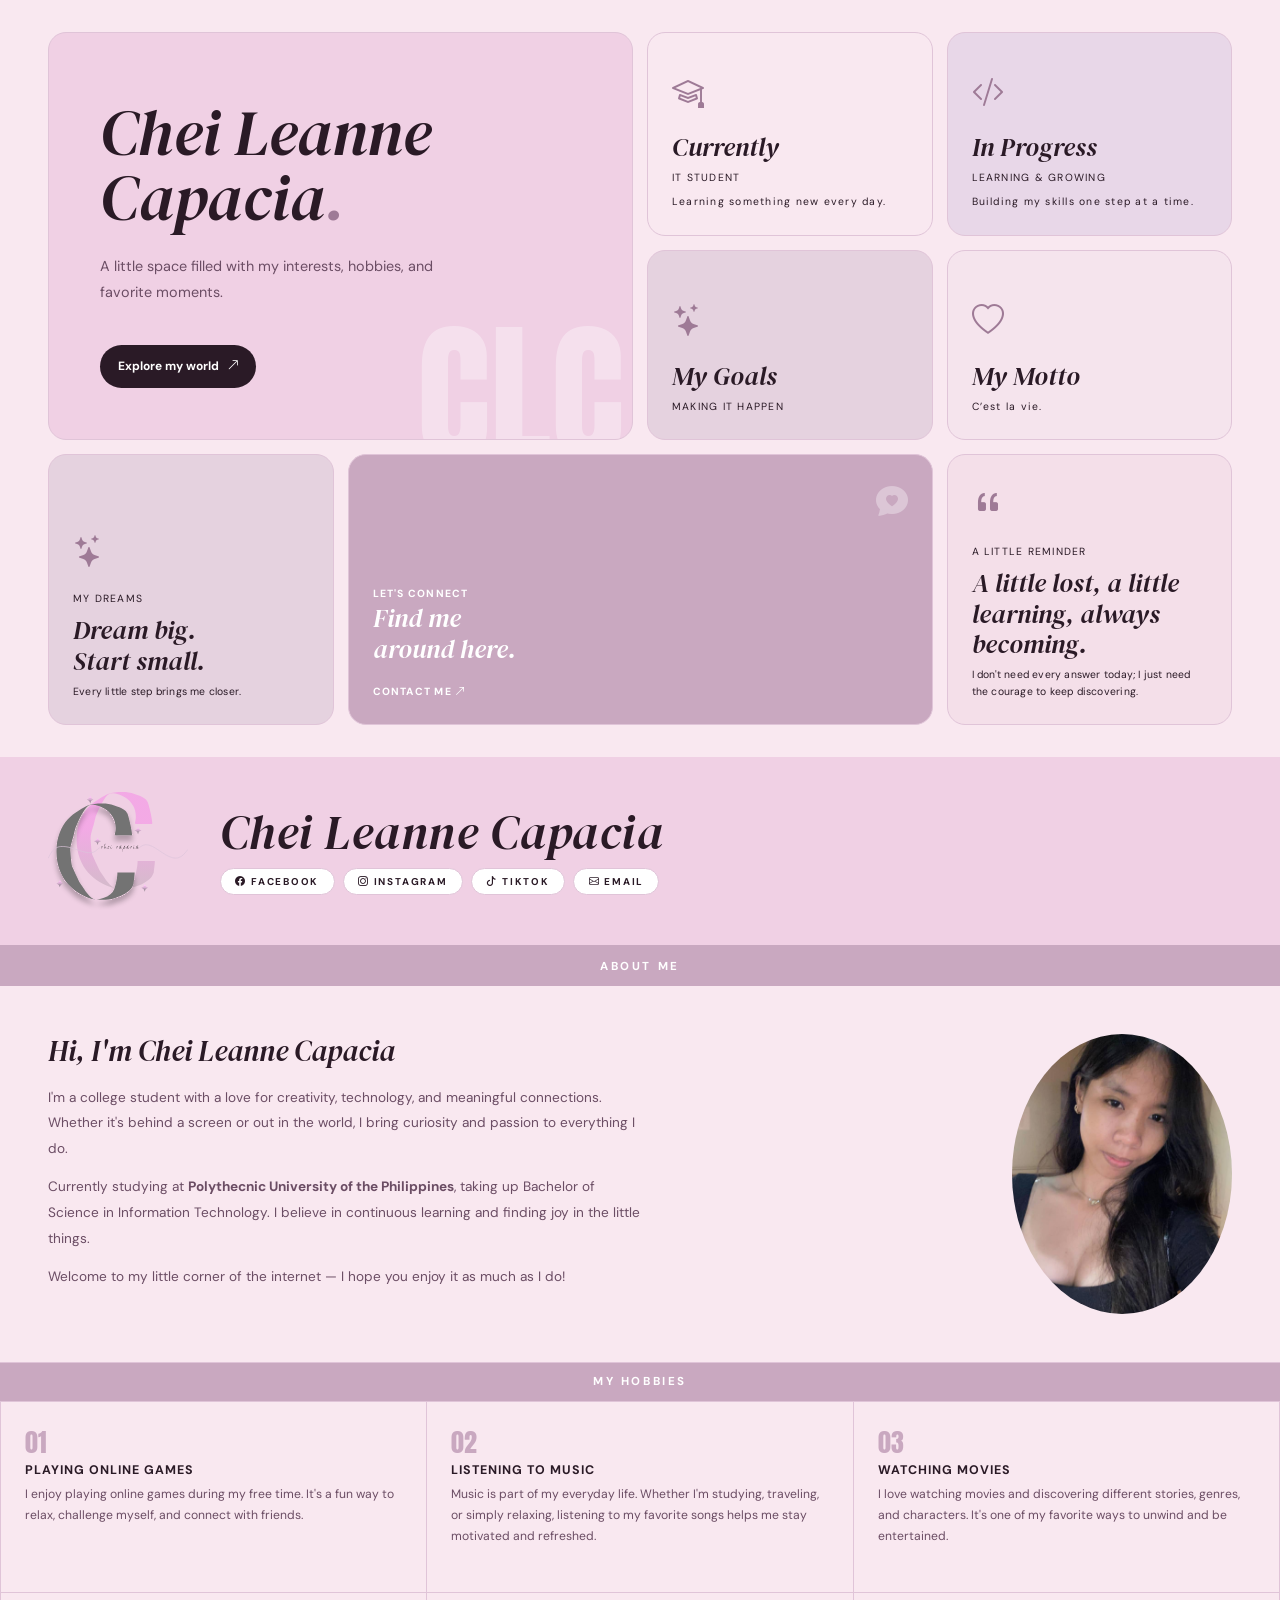
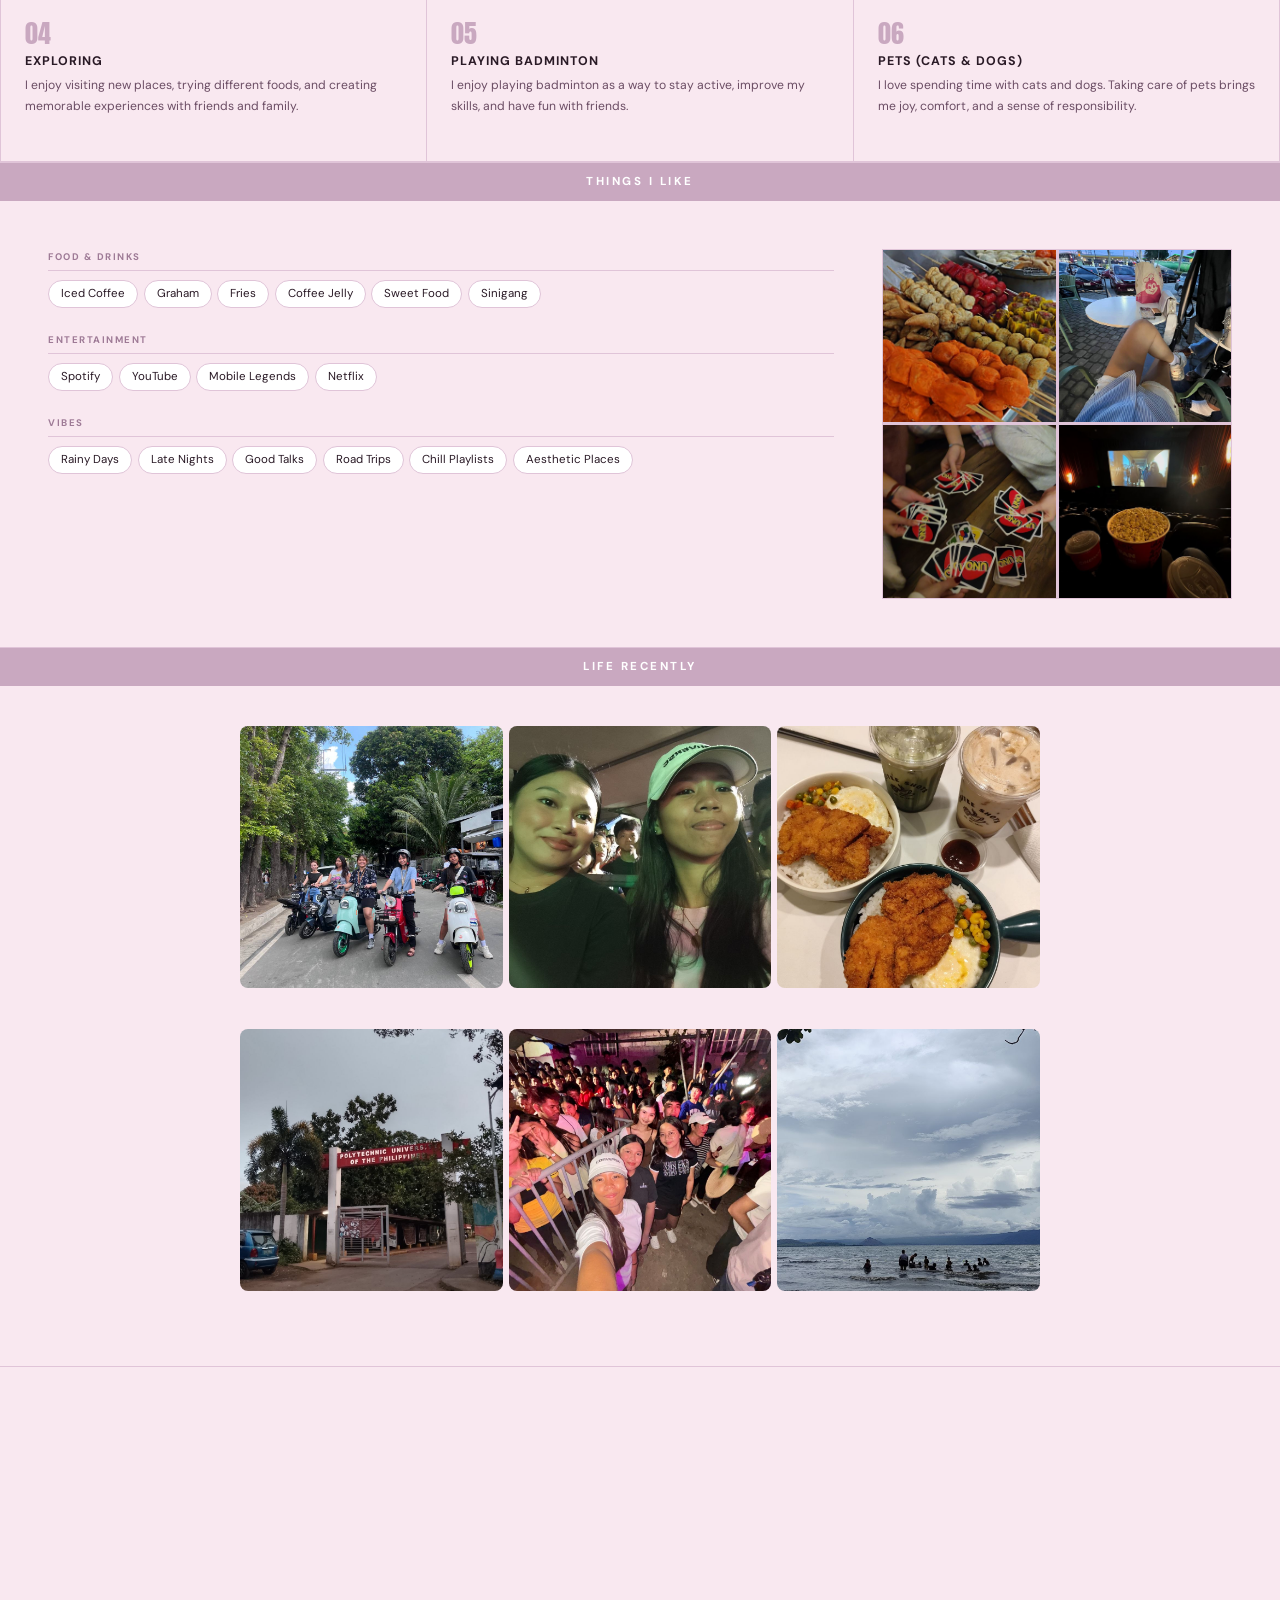
==== index.html @ c392aa35 "Update index.html Removed the welcome label from the portfolio section." ====
<!DOCTYPE html>
<html lang="en">
<head>
  <meta charset="UTF-8"/>
  <meta name="viewport" content="width=device-width, initial-scale=1.0"/>
  <title>Chei Leanne Capacia — Portfolio</title>
  <link href="https://cdn.jsdelivr.net/npm/bootstrap@5.3.3/dist/css/bootstrap.min.css" rel="stylesheet">
  <link rel="stylesheet" href="https://cdn.jsdelivr.net/npm/bootstrap-icons@1.11.3/font/bootstrap-icons.min.css">
  <link href="https://fonts.googleapis.com/css2?family=Anton&family=DM+Sans:ital,wght@0,300;0,400;0,500;1,300&family=DM+Serif+Display:ital@0;1&display=swap" rel="stylesheet"/>
  <link rel="stylesheet" href="style.css"/>
</head>
<body>

<!-- ── HEADER ── -->


<!-- BENTO GRID -->
<section class="container-fluid bento-wrapper">
  <div class="bento-grid">

    <div class="bento-card bento-intro-card">
      <h1>Chei Leanne<br>Capacia<span>.</span></h1>
      <p>A little space filled with my interests, hobbies, and favorite moments.</p>
      <a href="#about-me" class="bento-button">
        Explore my world <i class="bi bi-arrow-up-right"></i>
      </a>
      <div class="bento-watermark">CLC</div>
    </div>

    
<div class="bento-card bento-currently">
  <i class="bi bi-mortarboard"></i>
  <h2>Currently</h2>
  <span>IT STUDENT</span>
  <small>Learning something new every day.</small>
</div>


    
<div class="bento-card bento-progress">
  <i class="bi bi-code-slash"></i>
  <h2>In Progress</h2>
  <span>LEARNING & GROWING</span>
  <small>Building my skills one step at a time.</small>
</div>


    

<div class="bento-card bento-goals">
  <i class="bi bi-stars"></i>
  <h2>My Goals</h2>
  <span>MAKING IT HAPPEN</span>
</div>


  
<div class="bento-card bento-motto">
  <i class="bi bi-heart"></i>
  <h2>My Motto</h2>
  <span>C’est la vie.</span>
</div>


    
<div class="bento-card bento-dream">
  <i class="bi bi-stars"></i>
  <span>MY DREAMS</span>
  <h2>Dream big.<br>Start small.</h2>
  <small>Every little step brings me closer.</small>
</div>

<a href="#find-me" class="bento-card bento-contact">
  <div>
    <span class="bento-small-label">LET'S CONNECT</span>
    <h2>Find me<br>around here.</h2>
  </div>
  <i class="bi bi-chat-heart-fill bento-chat-icon"></i>
  <span class="bento-contact-link">
    CONTACT ME <i class="bi bi-arrow-up-right"></i>
  </span>
</a>


<div class="bento-card bento-quote">
  <i class="bi bi-quote"></i>
  <span>A LITTLE REMINDER</span>
  <h2>A little lost, a little learning, always becoming.</h2>
  <small>I don't need every answer today; I just need the courage to keep discovering.</small>
</div>


    

  </div>
</section>



  
<header class="site-header">
  <div class="header-logo">
    <img src="logo.svg" alt="Logo">
  </div>
  <div class="header-right">
    <div class="header-name">Chei Leanne Capacia</div>
    <div class="header-socials">
      <a href="https://www.facebook.com/chei.leanne.capacia/" class="social-pill"><i class="bi bi-facebook"></i> Facebook</a>
      <a href="https://www.instagram.com/yzcziii/" class="social-pill"><i class="bi bi-instagram"></i> Instagram</a>
      <a href="https://www.tiktok.com/@yzcziii" class="social-pill"><i class="bi bi-tiktok"></i> TikTok</a>
      <a href="mailto:cheileannecapacia@gmail.com" class="social-pill"><i class="bi bi-envelope"></i> Email</a>
    </div>
  </div>
</header>

<!-- ── ABOUT ME ── -->
<div class="sec-bar reveal" id="about-me">About Me</div>
<div class="sec-content reveal">
  <div class="about-layout">
    <div class="about-text">
      <h2>Hi, I'm Chei Leanne Capacia</h2>
      <p>I'm a college student with a love for creativity, technology, and meaningful connections. Whether it's behind a screen or out in the world, I bring curiosity and passion to everything I do.</p>
      <p>Currently studying at <strong>Polythecnic University of the Philippines</strong>, taking up Bachelor of Science in Information Technology. I believe in continuous learning and finding joy in the little things.</p>
      <p>Welcome to my little corner of the internet — I hope you enjoy it as much as I do!</p>
    </div>
    <div class="about-oval">
      <img src="profile.jpg" alt="Profile">
    </div>
  </div>
</div>

<!-- ── HOBBIES ── -->
<div class="sec-bar reveal" id="hobbies">My Hobbies</div>
<div class="sec-content reveal" style="padding: 0;">
  <div class="hobby-grid">
    <div class="hobby-item">
      <div class="hobby-num">01</div>
      <h4>Playing Online Games</h4>
      <p>I enjoy playing online games during my free time. It's a fun way to relax, challenge myself, and connect with friends.</p>
    </div>
    <div class="hobby-item">
      <div class="hobby-num">02</div>
      <h4>Listening to Music</h4>
      <p>Music is part of my everyday life. Whether I'm studying, traveling, or simply relaxing, listening to my favorite songs helps me stay motivated and refreshed.</p>
    </div>
    <div class="hobby-item">
      <div class="hobby-num">03</div>
      <h4>Watching Movies</h4>
      <p>I love watching movies and discovering different stories, genres, and characters. It's one of my favorite ways to unwind and be entertained.</p>
    </div>
    <div class="hobby-item">
      <div class="hobby-num">04</div>
      <h4>Exploring</h4>
      <p>I enjoy visiting new places, trying different foods, and creating memorable experiences with friends and family.</p>
    </div>
    <div class="hobby-item">
      <div class="hobby-num">05</div>
      <h4>Playing Badminton</h4>
      <p>I enjoy playing badminton as a way to stay active, improve my skills, and have fun with friends.</p>
    </div>
    <div class="hobby-item">
      <div class="hobby-num">06</div>
      <h4>Pets (Cats &amp; Dogs)</h4>
      <p>I love spending time with cats and dogs. Taking care of pets brings me joy, comfort, and a sense of responsibility.</p>
    </div>
  </div>
</div>

<!-- ── THINGS I LIKE ── -->
<div class="sec-bar reveal">Things I Like</div>
<div class="sec-content reveal">
  <div class="likes-layout">
    <div>
      <div class="like-cat">
        <div class="like-cat-label">Food &amp; Drinks</div>
        <div class="tags">
          <span class="tag">Iced Coffee</span><span class="tag">Graham</span>
          <span class="tag">Fries</span><span class="tag">Coffee Jelly</span>
          <span class="tag">Sweet Food</span><span class="tag">Sinigang</span>
        </div>
      </div>
      <div class="like-cat">
        <div class="like-cat-label">Entertainment</div>
        <div class="tags">
          <span class="tag">Spotify</span><span class="tag">YouTube</span>
          <span class="tag">Mobile Legends</span><span class="tag">Netflix</span>
        </div>
      </div>
      <div class="like-cat">
        <div class="like-cat-label">Vibes</div>
        <div class="tags">
          <span class="tag">Rainy Days</span><span class="tag">Late Nights</span>
          <span class="tag">Good Talks</span><span class="tag">Road Trips</span>
          <span class="tag">Chill Playlists</span><span class="tag">Aesthetic Places</span>
        </div>
      </div>
    </div>
    <div class="likes-img-grid">
      <div class="likes-cell"><img src="like1.jpg" alt="Like 1"></div>
      <div class="likes-cell"><img src="like2.jpg" alt="Like 2"></div>
      <div class="likes-cell"><img src="like3.jpg" alt="Like 3"></div>
      <div class="likes-cell"><img src="like4.jpg" alt="Like 4"></div>
    </div>
  </div>
</div>

<!-- ── GALLERY ── -->
<div class="sec-bar reveal" id="gallery">Life Recently</div>
<div class="sec-content reveal" style="padding: 2.5rem 3rem;">
  <div class="gallery-grid">
    <div class="gallery-cell"><img src="life1.jpg" alt="Life photo 1"></div>
    <div class="gallery-cell"><img src="life2.jpg" alt="Life photo 2"></div>
    <div class="gallery-cell"><img src="life3.jpg" alt="Life photo 3"></div>
    <div class="gallery-cell"><img src="life4.jpg" alt="Life photo 4"></div>
    <div class="gallery-cell"><img src="life5.jpg" alt="Life photo 5"></div>
    <div class="gallery-cell"><img src="life6.jpg" alt="Life photo 6"></div>
  </div>
</div>

<!-- ── FIND ME ── -->
<div class="sec-bar reveal" id="find-me">Find Me</div>
<div class="sec-content reveal">
  <div class="findme-layout">
    <div class="ci-item">
      <div class="ci-icon"><i class="bi bi-envelope"></i></div>
      <div><div class="ci-lbl">Email</div><div class="ci-val">capaciacheileanne@gmail.com</div></div>
    </div>
    <div class="ci-item">
      <div class="ci-icon"><i class="bi bi-telephone"></i></div>
      <div><div class="ci-lbl">Phone</div><div class="ci-val">+63 977 276 6740</div></div>
    </div>
    <div class="ci-item">
      <div class="ci-icon"><i class="bi bi-geo-alt"></i></div>
      <div><div class="ci-lbl">Location</div><div class="ci-val">Tanauan City, Batangas</div></div>
    </div>
    <div class="ci-item" style="border-bottom: none;">
      <div class="ci-icon"><i class="bi bi-share"></i></div>
      <div>
        <div class="ci-lbl">Social Media</div>
        <div class="findme-socials">
          <a href="https://www.facebook.com/chei.leanne.capacia/" class="social-pill"><i class="bi bi-facebook"></i> Facebook</a>
          <a href="https://www.instagram.com/yzcziii/" class="social-pill"><i class="bi bi-instagram"></i> Instagram</a>
          <a href="https://www.tiktok.com/@ciaoczi" class="social-pill"><i class="bi bi-tiktok"></i> TikTok</a>
        </div>
      </div>
    </div>
  </div>
</div>

<script>
  const revEls = document.querySelectorAll('.reveal');
  const obs = new IntersectionObserver(entries => {
    entries.forEach(e => {
      if (e.isIntersecting) { e.target.classList.add('visible'); obs.unobserve(e.target); }
    });
  }, { threshold: 0.07 });
  revEls.forEach(el => obs.observe(el));
</script>
</body>
</html>
---- style.css ----
*, *::before, *::after { box-sizing: border-box; margin: 0; padding: 0; }

:root {
  --pink-light: #F9E8F0;
  --pink-mid: #F0D0E4;
  --pink-section: #EDD8E8;
  --mauve: #C9A8C0;
  --mauve-dark: #9E7A96;
  --mauve-header: #D4B8CC;
  --footer-bg: #D0B4C8;
  --white: #ffffff;
  --black: #1a1a1a;
  --text-dark: #2a1a26;
  --text-mid: #6b4d64;
  --border: #E0C4D8;
  --oval-bg: #D4D0D0;
}

html { scroll-behavior: smooth; }

body {
  font-family: 'DM Sans', sans-serif;
  background: var(--pink-light);
  color: var(--text-dark);
  font-size: 14px;
  line-height: 1.6;
  min-height: 100vh;
}

/* ── HEADER ── */
.site-header {
  background: var(--pink-mid);
  display: grid;
  grid-template-columns: auto 1fr;
  align-items: center;
  gap: 2rem;
  padding: 1.5rem 3rem;
  border-bottom: 3px solid var(--mauve);
}

.header-logo img {
  width: 140px;
  height: 140px;
  object-fit: contain;
}

.header-right {
  display: flex;
  flex-direction: column;
  gap: 0.75rem;
}

.header-name {
  font-family: 'DM Serif Display', serif;
  font-size: clamp(1.8rem, 4vw, 3rem);
  font-style: italic;
  color: var(--text-dark);
  line-height: 1;
  letter-spacing: 0.01em;
}

.header-socials {
  display: flex;
  gap: 0.5rem;
  flex-wrap: wrap;
}

.social-pill {
  background: var(--white);
  color: var(--text-dark);
  font-size: 0.62rem;
  font-weight: 700;
  letter-spacing: 0.18em;
  text-transform: uppercase;
  padding: 0.3rem 0.9rem;
  border-radius: 999px;
  text-decoration: none;
  transition: background 0.2s, color 0.2s;
  border: 1px solid var(--border);
}

.social-pill:hover {
  background: var(--mauve-dark);
  color: var(--white);
  border-color: var(--mauve-dark);
}

/* ── SECTION DIVIDER BAR ── */
.sec-bar {
  background: var(--mauve);
  padding: 0.6rem 3rem;
  font-size: 0.72rem;
  font-weight: 700;
  letter-spacing: 0.22em;
  text-transform: uppercase;
  color: var(--white);
  text-align: center;
}

/* ── CONTENT SECTIONS ── */
.sec-content {
  background: var(--pink-light);
  padding: 3rem 3rem;
  border-bottom: 1px solid var(--border);
  min-height: 180px;
}

/* ── ABOUT ── */
.about-layout {
  display: grid;
  grid-template-columns: 1fr auto;
  gap: 3rem;
  align-items: start;
}

.about-text h2 {
  font-family: 'DM Serif Display', serif;
  font-size: 1.8rem;
  color: var(--text-dark);
  margin-bottom: 1rem;
  font-style: italic;
}

.about-text p {
  font-size: 0.85rem;
  color: var(--text-mid);
  line-height: 1.9;
  margin-bottom: 0.75rem;
  max-width: 600px;
}

.about-oval {
  width: 220px;
  height: 280px;
  background: var(--oval-bg);
  border-radius: 50%;
  overflow: hidden;
  flex-shrink: 0;
}

.about-oval img {
  width: 100%;
  height: 100%;
  object-fit: cover;
}

/* ── HOBBIES ── */
.hobby-grid {
  display: grid;
  grid-template-columns: repeat(3, 1fr);
  gap: 1px;
  background: var(--border);
  border: 1px solid var(--border);
}

.hobby-item {
  background: var(--pink-light);
  padding: 1.75rem 1.5rem;
  transition: background 0.18s;
}

.hobby-item:hover { background: var(--pink-mid); }

.hobby-num {
  font-family: 'Anton', sans-serif;
  font-size: 1.6rem;
  color: var(--mauve);
  line-height: 1;
  margin-bottom: 0.5rem;
}

.hobby-item h4 {
  font-size: 0.78rem;
  font-weight: 700;
  letter-spacing: 0.08em;
  text-transform: uppercase;
  color: var(--text-dark);
  margin-bottom: 0.35rem;
}

.hobby-item p {
  font-size: 0.76rem;
  color: var(--text-mid);
  line-height: 1.75;
}

/* ── THINGS I LIKE ── */
.likes-layout {
  display: grid;
  grid-template-columns: 1fr auto;
  gap: 3rem;
  align-items: start;
}

.like-cat { margin-bottom: 1.5rem; }

.like-cat-label {
  font-size: 0.6rem;
  letter-spacing: 0.16em;
  text-transform: uppercase;
  color: var(--mauve-dark);
  font-weight: 700;
  border-bottom: 1px solid var(--border);
  padding-bottom: 0.35rem;
  margin-bottom: 0.55rem;
}

.tags { display: flex; flex-wrap: wrap; gap: 0.35rem; }

.tag {
  font-size: 0.72rem;
  padding: 0.25rem 0.75rem;
  border: 1px solid var(--border);
  color: var(--text-dark);
  background: var(--white);
  border-radius: 999px;
  transition: all 0.15s;
  cursor: default;
}

.tag:hover {
  background: var(--mauve-dark);
  color: var(--white);
  border-color: var(--mauve-dark);
}

.likes-img-grid {
  display: grid;
  grid-template-columns: 1fr 1fr;
  grid-template-rows: 1fr 1fr;
  gap: 3px;
  background: var(--border);
  border: 1px solid var(--border);
  width: 350px;
  height: 350px;
  flex-shrink: 0;
}

.likes-cell {
  overflow: hidden;
}

.likes-cell img {
  width: 100%;
  height: 100%;
  object-fit: cover;
  display: block;
}

.likes-cell:nth-child(1) { background: #f0dce8; }
.likes-cell:nth-child(2) { background: #e8d4e2; }
.likes-cell:nth-child(3) { background: #ead8e6; }
.likes-cell:nth-child(4) { background: #e2cede; }

/* ── GALLERY ── */
.gallery-grid {
  display: grid;
  grid-template-columns: repeat(3, 1fr);
  gap: 6px;
  width: 800px;
  height: 600px;
  margin: 0 auto; 
}

.gallery-cell {
  aspect-ratio: 1;
  border-radius: 8px;
  overflow: hidden;
  background: var(--mauve-header);
}

.gallery-cell img {
  width: 100%;
  height: 100%;
  object-fit: cover;
  display: block;
  transition: transform 0.3s ease;
}

.gallery-cell:hover img { transform: scale(1.04); }


/* ── FIND ME ── */
.findme-layout {
  max-width: 420px;
  margin: 0 auto;
}

.ci-item {
  display: flex;
  align-items: flex-start;
  gap: 1rem;
  padding: 1rem 0;
  border-bottom: 1px solid var(--border);
}

.ci-icon {
  width: 32px;
  height: 32px;
  background: var(--pink-mid);
  border-radius: 50%;
  display: flex;
  align-items: center;
  justify-content: center;
  font-size: 0.85rem;
  color: var(--mauve-dark);
  flex-shrink: 0;
}

.ci-lbl {
  font-size: 0.6rem;
  letter-spacing: 0.1em;
  text-transform: uppercase;
  color: var(--mauve-dark);
}

.ci-val {
  font-size: 0.83rem;
  font-weight: 500;
  margin-top: 0.1rem;
  color: var(--text-dark);
}

.findme-socials {
  display: flex;
  gap: 0.5rem;
  flex-wrap: wrap;
  margin-top: 0.5rem;
}

/* ── REVEAL ANIMATION ── */
.reveal { opacity: 0; transform: translateY(14px); transition: opacity 0.5s ease, transform 0.5s ease; }
.reveal.visible { opacity: 1; transform: translateY(0); }

/* ── RESPONSIVE ── */
@media (max-width: 768px) {
  .site-header { grid-template-columns: 1fr; padding: 1.5rem; gap: 1rem; }
  .about-layout { grid-template-columns: 1fr; }
  .about-oval { width: 160px; height: 200px; }
  .hobby-grid { grid-template-columns: 1fr 1fr; }
  .likes-layout { grid-template-columns: 1fr; }
  .likes-img-grid { display: none; }
  .gallery-grid { grid-template-columns: repeat(2, 1fr); }
  .sec-content { padding: 2rem 1.5rem; }
}





/* ── BENTO GRID ── */
.bento-wrapper {
  padding: 2rem 3rem;
  background: var(--pink-light);
}

.bento-grid {
  display: grid;
  grid-template-columns: repeat(4, minmax(0, 1fr));
  grid-template-rows: repeat(2, minmax(180px, auto));
  gap: 14px;
  max-width: 1400px;
  margin: 0 auto;
}

.bento-card {
  position: relative;
  display: flex;
  flex-direction: column;
  justify-content: flex-end;
  gap: 0.45rem;
  min-width: 0;
  padding: 1.5rem;
  overflow: hidden;
  border: 1px solid var(--border);
  border-radius: 18px;
  color: var(--text-dark);
  text-decoration: none;
  transition: transform 0.25s ease, box-shadow 0.25s ease;
}

.bento-card:hover {
  transform: translateY(-4px);
  box-shadow: 0 12px 28px rgba(80, 40, 70, 0.12);
  color: var(--text-dark);
}

.bento-card > i {
  font-size: 2rem;
  margin-bottom: 0.4rem;
}

.bento-card h2 {
  font-family: 'DM Serif Display', serif;
  font-size: clamp(1.3rem, 2vw, 2rem);
  font-style: italic;
  margin: 0;
}

.bento-card span,
.bento-card small {
  font-size: 0.65rem;
  letter-spacing: 0.12em;
}

.bento-intro-card {
  grid-column: span 2;
  grid-row: span 2;
  justify-content: center;
  padding: clamp(1.5rem, 4vw, 3.5rem);
  background: var(--pink-mid);
}

.bento-small-label {
  font-size: 0.65rem;
  font-weight: 700;
  letter-spacing: 0.18em;
}

.bento-intro-card h1 {
  position: relative;
  z-index: 1;
  font-family: 'DM Serif Display', serif;
  font-size: clamp(2.6rem, 5vw, 5rem);
  line-height: 1.02;
  font-style: italic;
  margin: 1rem 0;
}

.bento-intro-card h1 span {
  color: var(--mauve-dark);
  font-size: inherit;
}

.bento-intro-card p {
  position: relative;
  z-index: 1;
  max-width: 340px;
  color: var(--text-mid);
  font-size: 0.9rem;
  line-height: 1.8;
}

.bento-button {
  display: inline-flex;
  align-items: center;
  gap: 0.5rem;
  align-self: flex-start;
  margin-top: 1rem;
  padding: 0.75rem 1.1rem;
  border-radius: 999px;
  background: var(--text-dark);
  color: var(--white);
  text-decoration: none;
  font-size: 0.75rem;
  font-weight: 700;
}

.bento-button:hover {
  background: var(--mauve-dark);
  color: var(--white);
}

.bento-watermark {
  position: absolute;
  right: 0.5rem;
  bottom: -2rem;
  color: rgba(255, 255, 255, 0.35);
  font-family: 'Anton', sans-serif;
  font-size: clamp(5rem, 12vw, 10rem);
  line-height: 1;
  pointer-events: none;
}

```css
/* ── BENTO CARD COLORS ── */
.bento-currently {
  background: #F1DCE9;
}

.bento-currently > i {
  color: var(--mauve-dark);
}

.bento-progress {
  background: #E8D7E8;
}

.bento-progress > i {
  color: var(--mauve-dark);
}

.bento-goals {
  background: #E5D2DF;
}

.bento-goals > i {
  color: var(--mauve-dark);
}

.bento-motto {
  background: #F5E4ED;
}

.bento-motto > i {
  color: var(--mauve-dark);
}

/* ── MY DREAMS CARD ── */
.bento-dream {
  background: #E5D2DF;
  color: var(--text-dark);
}

.bento-dream > i {
  color: var(--mauve-dark);
}

.bento-dream h2 {
  font-family: 'DM Serif Display', serif;
  font-style: italic;
}

/* ── CONTACT CARD ── */
.bento-contact {
  grid-column: span 2;
  background: var(--mauve);
  color: var(--white);
}

.bento-contact:hover {
  color: var(--white);
}

.bento-chat-icon {
  position: absolute;
  top: 1.3rem;
  right: 1.5rem;
  opacity: 0.35;
}

.bento-contact-link {
  margin-top: 0.75rem;
  font-weight: 700;
}

/* ── LITTLE REMINDER / QUOTE CARD ── */
.bento-quote {
  background: #F4DFE9;
  color: var(--text-dark);
}

.bento-quote > i {
  color: var(--mauve-dark);
  font-size: 2rem;
}

.bento-quote h2 {
  font-size: clamp(1.2rem, 2vw, 1.7rem);
  font-family: 'DM Serif Display', serif;
  font-style: italic;
}

.bento-dream small,
.bento-quote small {
  line-height: 1.6;
  letter-spacing: 0.02em;
}

/* ── BENTO RESPONSIVE ── */
@media (max-width: 768px) {
  .bento-wrapper {
    padding: 1.25rem 1rem;
  }

  .bento-grid {
    grid-template-columns: repeat(2, minmax(0, 1fr));
    grid-template-rows: auto;
    gap: 10px;
  }

  .bento-card {
    min-height: 155px;
    padding: 1rem;
    border-radius: 14px;
  }

  .bento-intro-card {
    grid-column: span 2;
    grid-row: auto;
    min-height: 330px;
  }

  .bento-contact {
    grid-column: span 2;
  }

  .bento-intro-card h1 {
    font-size: clamp(2.5rem, 10vw, 4rem);
  }
}

@media (max-width: 380px) {
  .bento-grid {
    grid-template-columns: 1fr;
  }

  .bento-intro-card,
  .bento-contact {
    grid-column: span 1;
  }
}
```
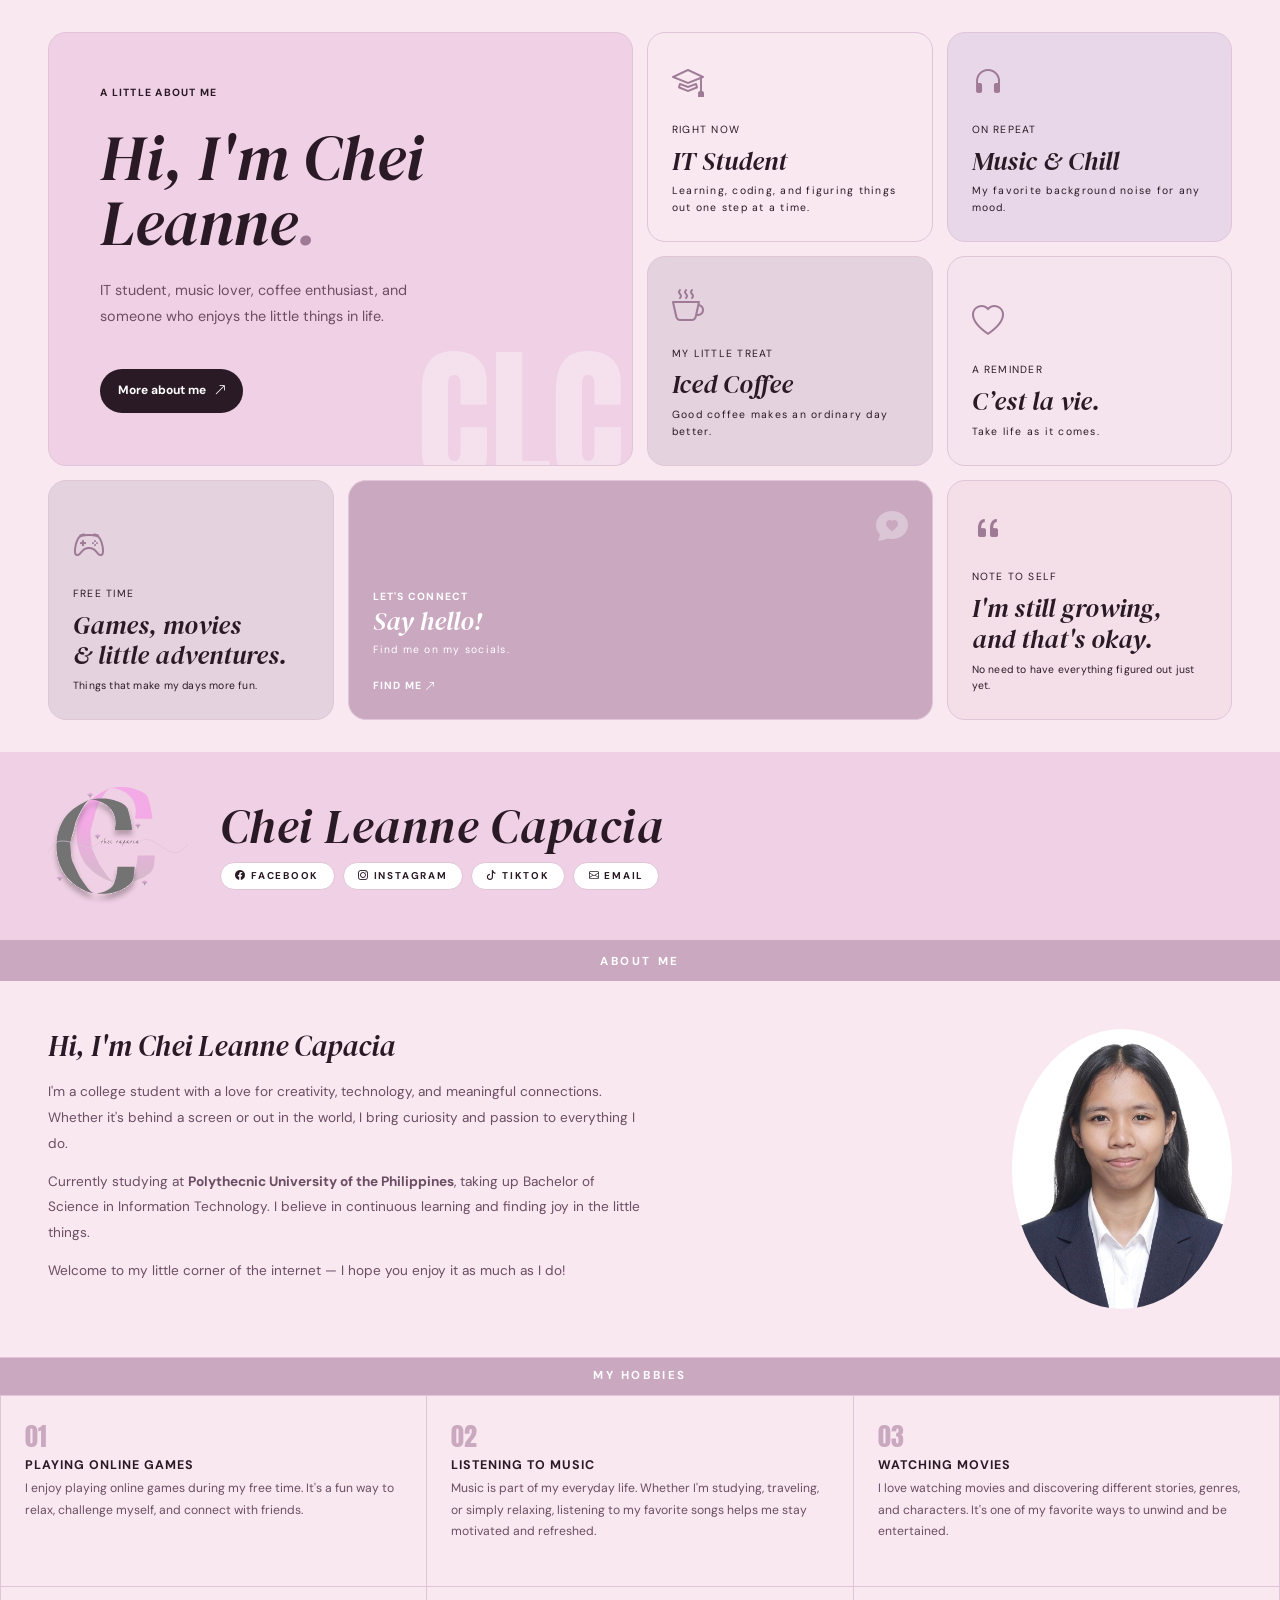
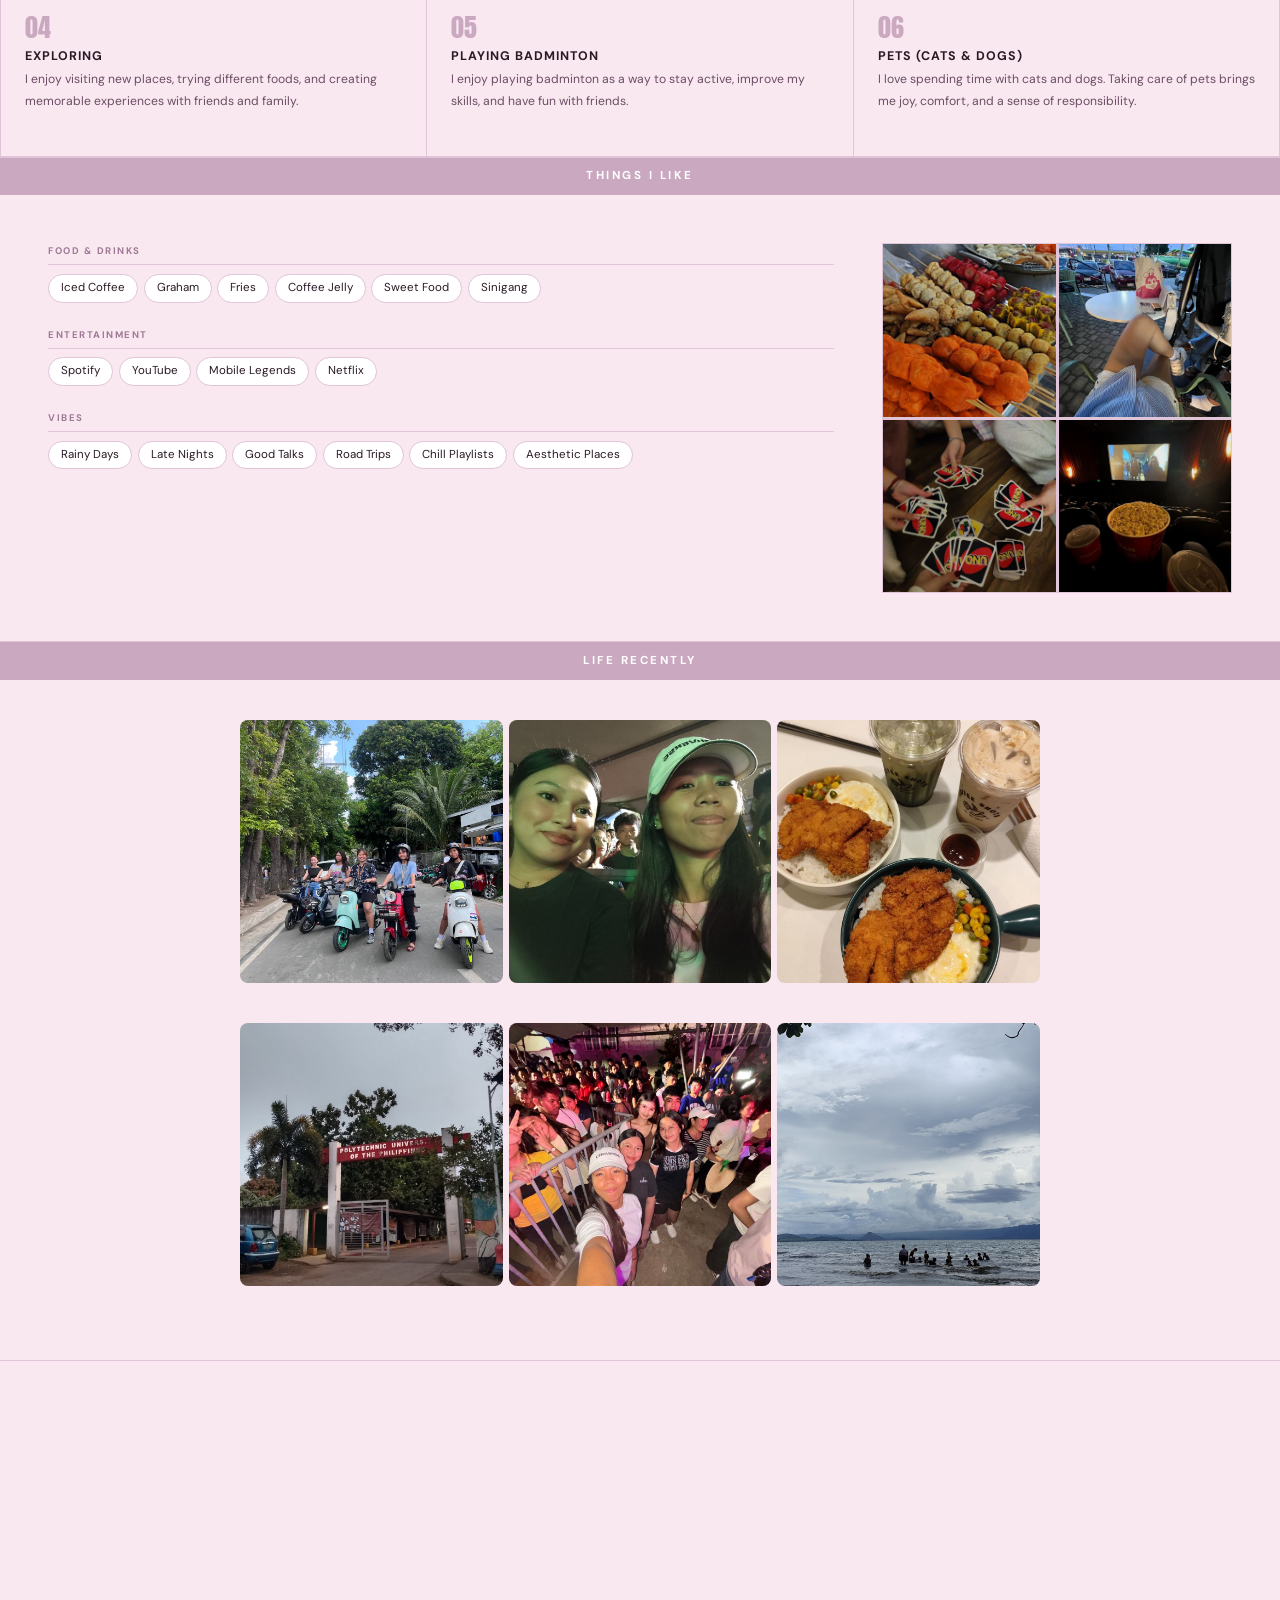
==== commit 3337800f: "Update index.html" ====
--- a/index.html
+++ b/index.html
@@ -14,86 +14,86 @@
 <!-- ── HEADER ── -->
 
 
+
 <!-- BENTO GRID -->
 <section class="container-fluid bento-wrapper">
   <div class="bento-grid">
 
+    <!-- INTRO -->
     <div class="bento-card bento-intro-card">
-      <h1>Chei Leanne<br>Capacia<span>.</span></h1>
-      <p>A little space filled with my interests, hobbies, and favorite moments.</p>
+      <span class="bento-small-label">A LITTLE ABOUT ME</span>
+      <h1>Hi, I'm Chei<br>Leanne<span>.</span></h1>
+      <p>IT student, music lover, coffee enthusiast, and someone who enjoys the little things in life.</p>
       <a href="#about-me" class="bento-button">
-        Explore my world <i class="bi bi-arrow-up-right"></i>
+        More about me <i class="bi bi-arrow-up-right"></i>
       </a>
       <div class="bento-watermark">CLC</div>
     </div>
 
-    
-<div class="bento-card bento-currently">
-  <i class="bi bi-mortarboard"></i>
-  <h2>Currently</h2>
-  <span>IT STUDENT</span>
-  <small>Learning something new every day.</small>
-</div>
-
-
-    
-<div class="bento-card bento-progress">
-  <i class="bi bi-code-slash"></i>
-  <h2>In Progress</h2>
-  <span>LEARNING & GROWING</span>
-  <small>Building my skills one step at a time.</small>
-</div>
-
-
-    
-
-<div class="bento-card bento-goals">
-  <i class="bi bi-stars"></i>
-  <h2>My Goals</h2>
-  <span>MAKING IT HAPPEN</span>
-</div>
-
-
-  
-<div class="bento-card bento-motto">
-  <i class="bi bi-heart"></i>
-  <h2>My Motto</h2>
-  <span>C’est la vie.</span>
-</div>
-
-
-    
-<div class="bento-card bento-dream">
-  <i class="bi bi-stars"></i>
-  <span>MY DREAMS</span>
-  <h2>Dream big.<br>Start small.</h2>
-  <small>Every little step brings me closer.</small>
-</div>
-
-<a href="#find-me" class="bento-card bento-contact">
-  <div>
-    <span class="bento-small-label">LET'S CONNECT</span>
-    <h2>Find me<br>around here.</h2>
-  </div>
-  <i class="bi bi-chat-heart-fill bento-chat-icon"></i>
-  <span class="bento-contact-link">
-    CONTACT ME <i class="bi bi-arrow-up-right"></i>
-  </span>
-</a>
-
-
-<div class="bento-card bento-quote">
-  <i class="bi bi-quote"></i>
-  <span>A LITTLE REMINDER</span>
-  <h2>A little lost, a little learning, always becoming.</h2>
-  <small>I don't need every answer today; I just need the courage to keep discovering.</small>
-</div>
-
-
-    
+    <!-- STUDENT -->
+    <div class="bento-card bento-currently">
+      <i class="bi bi-mortarboard"></i>
+      <span>RIGHT NOW</span>
+      <h2>IT Student</h2>
+      <small>Learning, coding, and figuring things out one step at a time.</small>
+    </div>
+
+    <!-- MUSIC -->
+    <div class="bento-card bento-progress">
+      <i class="bi bi-headphones"></i>
+      <span>ON REPEAT</span>
+      <h2>Music & Chill</h2>
+      <small>My favorite background noise for any mood.</small>
+    </div>
+
+    <!-- COFFEE -->
+    <div class="bento-card bento-goals">
+      <i class="bi bi-cup-hot"></i>
+      <span>MY LITTLE TREAT</span>
+      <h2>Iced Coffee</h2>
+      <small>Good coffee makes an ordinary day better.</small>
+    </div>
+
+    <!-- MOTTO -->
+    <div class="bento-card bento-motto">
+      <i class="bi bi-heart"></i>
+      <span>A REMINDER</span>
+      <h2>C’est la vie.</h2>
+      <small>Take life as it comes.</small>
+    </div>
+
+    <!-- HOBBIES -->
+    <div class="bento-card bento-dream">
+      <i class="bi bi-controller"></i>
+      <span>FREE TIME</span>
+      <h2>Games, movies<br>& little adventures.</h2>
+      <small>Things that make my days more fun.</small>
+    </div>
+
+    <!-- CONTACT -->
+    <a href="#find-me" class="bento-card bento-contact">
+      <div>
+        <span class="bento-small-label">LET'S CONNECT</span>
+        <h2>Say hello!</h2>
+        <small>Find me on my socials.</small>
+      </div>
+      <i class="bi bi-chat-heart-fill bento-chat-icon"></i>
+      <span class="bento-contact-link">
+        FIND ME <i class="bi bi-arrow-up-right"></i>
+      </span>
+    </a>
+
+    <!-- PERSONAL NOTE -->
+    <div class="bento-card bento-quote">
+      <i class="bi bi-quote"></i>
+      <span>NOTE TO SELF</span>
+      <h2>I'm still growing, and that's okay.</h2>
+      <small>No need to have everything figured out just yet.</small>
+    </div>
 
   </div>
 </section>
+
 
 
 
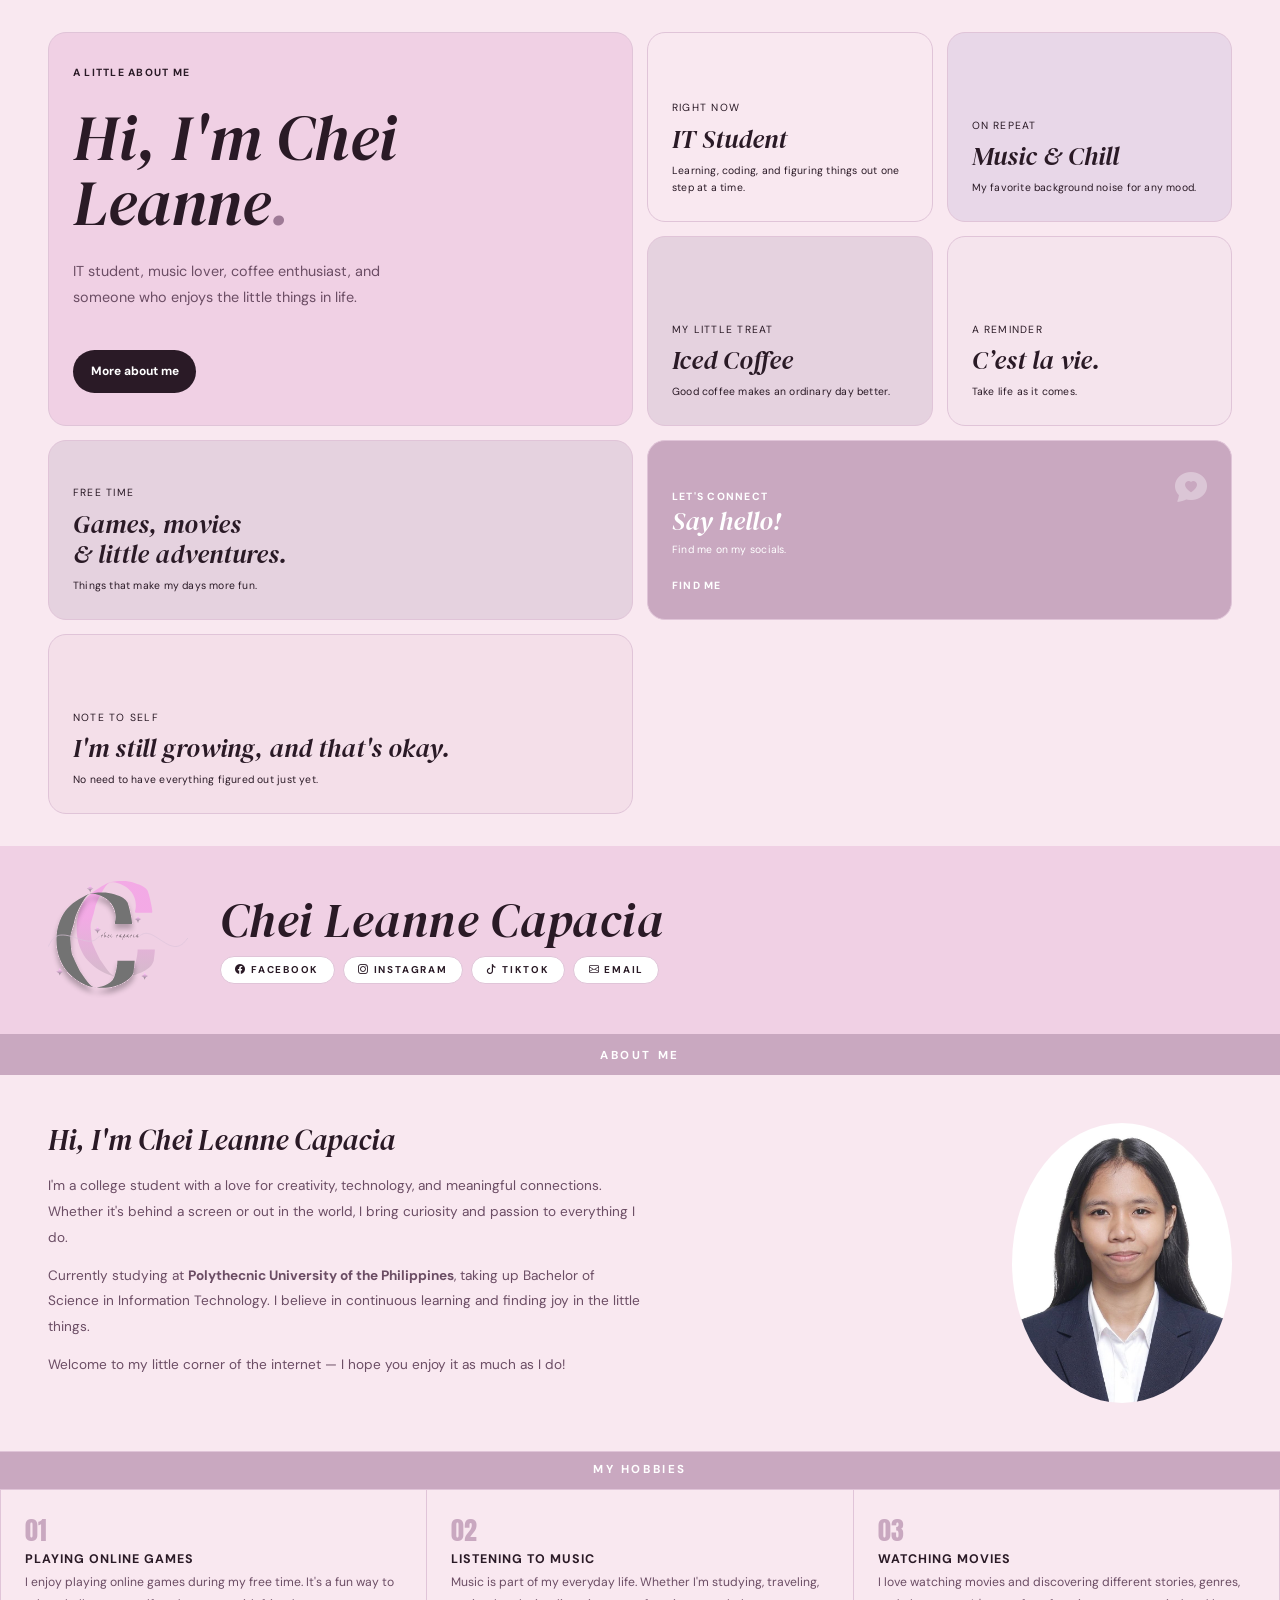
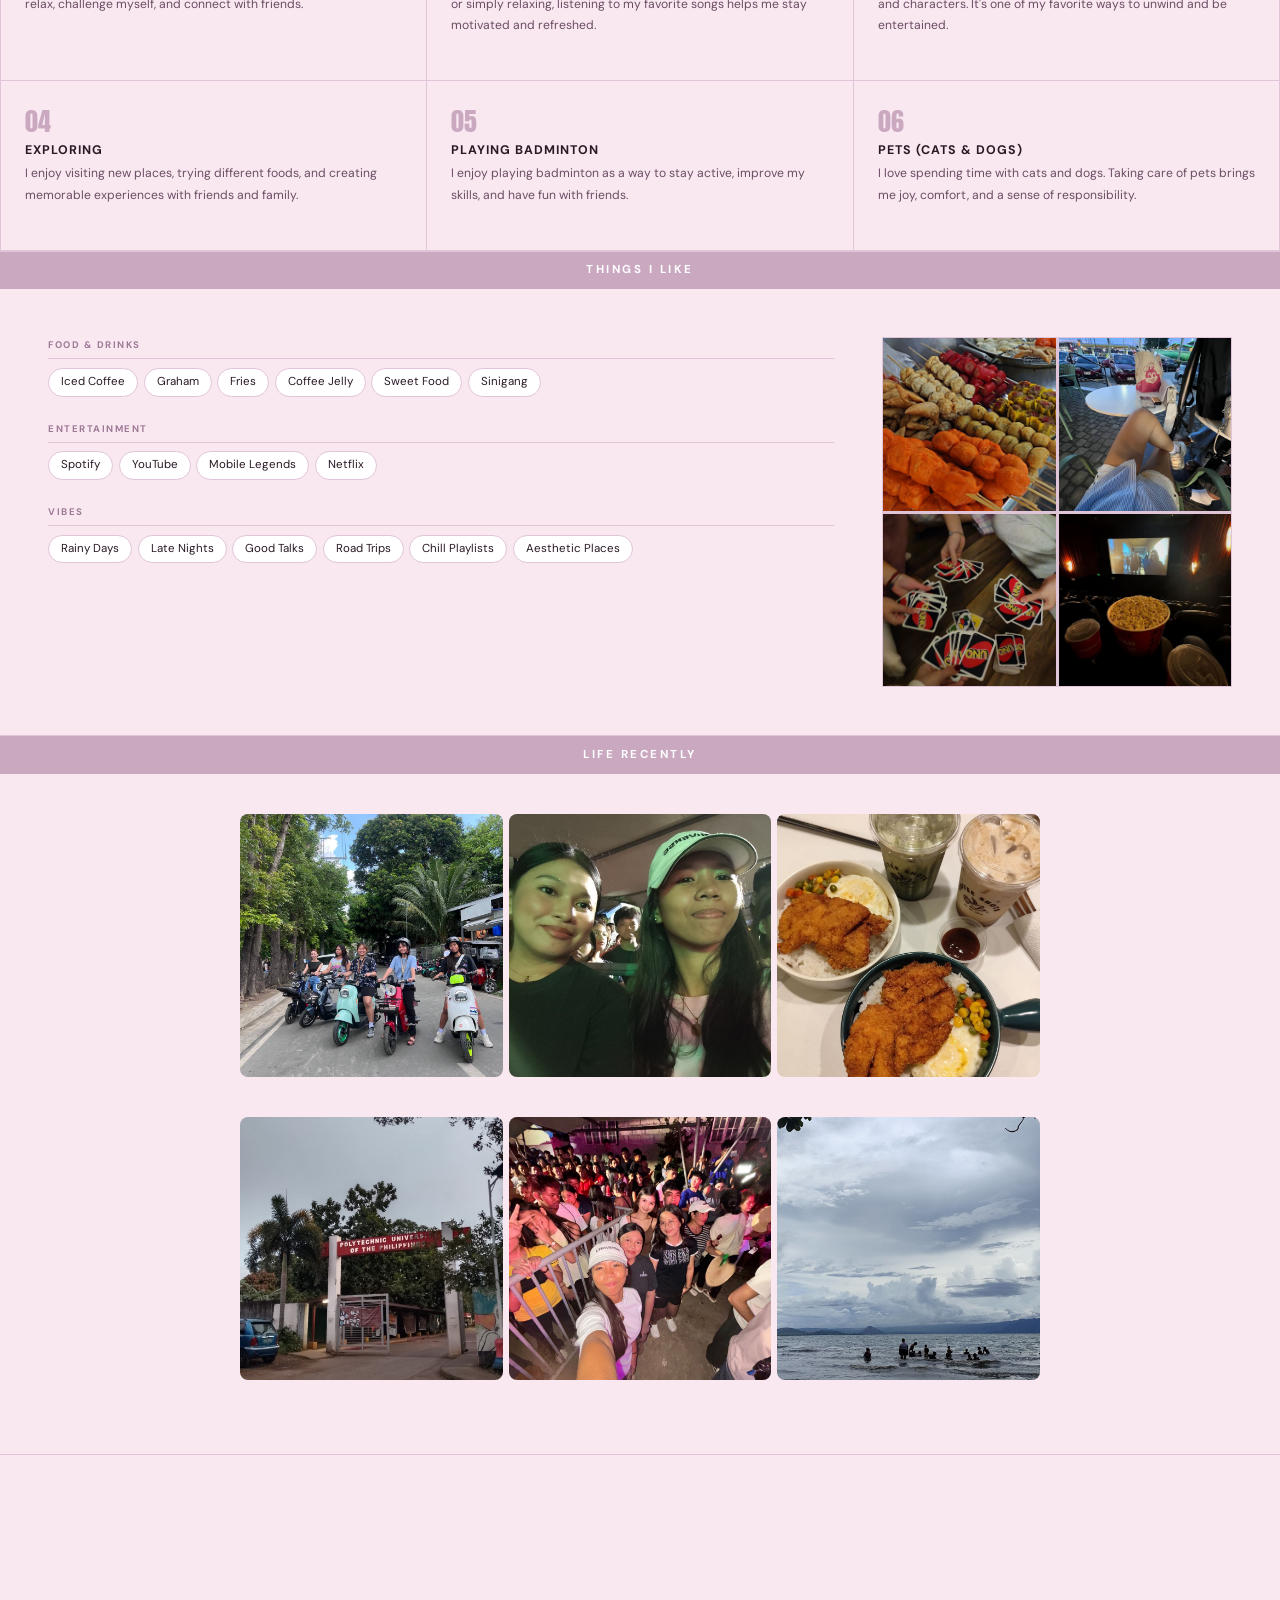
==== commit 946adb42: "Update index.html" ====
--- a/index.html
+++ b/index.html
@@ -11,7 +11,6 @@
 </head>
 <body>
 
-<!-- ── HEADER ── -->
 
 
 
@@ -25,14 +24,12 @@
       <h1>Hi, I'm Chei<br>Leanne<span>.</span></h1>
       <p>IT student, music lover, coffee enthusiast, and someone who enjoys the little things in life.</p>
       <a href="#about-me" class="bento-button">
-        More about me <i class="bi bi-arrow-up-right"></i>
+        More about me 
       </a>
-      <div class="bento-watermark">CLC</div>
     </div>
 
     <!-- STUDENT -->
     <div class="bento-card bento-currently">
-      <i class="bi bi-mortarboard"></i>
       <span>RIGHT NOW</span>
       <h2>IT Student</h2>
       <small>Learning, coding, and figuring things out one step at a time.</small>
@@ -40,7 +37,6 @@
 
     <!-- MUSIC -->
     <div class="bento-card bento-progress">
-      <i class="bi bi-headphones"></i>
       <span>ON REPEAT</span>
       <h2>Music & Chill</h2>
       <small>My favorite background noise for any mood.</small>
@@ -48,7 +44,6 @@
 
     <!-- COFFEE -->
     <div class="bento-card bento-goals">
-      <i class="bi bi-cup-hot"></i>
       <span>MY LITTLE TREAT</span>
       <h2>Iced Coffee</h2>
       <small>Good coffee makes an ordinary day better.</small>
@@ -56,7 +51,6 @@
 
     <!-- MOTTO -->
     <div class="bento-card bento-motto">
-      <i class="bi bi-heart"></i>
       <span>A REMINDER</span>
       <h2>C’est la vie.</h2>
       <small>Take life as it comes.</small>
@@ -64,7 +58,6 @@
 
     <!-- HOBBIES -->
     <div class="bento-card bento-dream">
-      <i class="bi bi-controller"></i>
       <span>FREE TIME</span>
       <h2>Games, movies<br>& little adventures.</h2>
       <small>Things that make my days more fun.</small>
@@ -79,13 +72,12 @@
       </div>
       <i class="bi bi-chat-heart-fill bento-chat-icon"></i>
       <span class="bento-contact-link">
-        FIND ME <i class="bi bi-arrow-up-right"></i>
+        FIND ME 
       </span>
     </a>
 
     <!-- PERSONAL NOTE -->
     <div class="bento-card bento-quote">
-      <i class="bi bi-quote"></i>
       <span>NOTE TO SELF</span>
       <h2>I'm still growing, and that's okay.</h2>
       <small>No need to have everything figured out just yet.</small>
@@ -97,7 +89,7 @@
 
 
 
-  
+<!-- ── HEADER ── -->  
 <header class="site-header">
   <div class="header-logo">
     <img src="logo.svg" alt="Logo">
--- a/style.css
+++ b/style.css
@@ -357,7 +357,8 @@
 .bento-grid {
   display: grid;
   grid-template-columns: repeat(4, minmax(0, 1fr));
-  grid-template-rows: repeat(2, minmax(180px, auto));
+  grid-template-rows: repeat(2, minmax(190px, auto));
+  grid-auto-rows: minmax(160px, auto);
   gap: 14px;
   max-width: 1400px;
   margin: 0 auto;
@@ -610,4 +611,104 @@
     grid-column: span 1;
   }
 }
-```
+
+
+
+
+
+```css
+/* BENTO GRID PLACEMENT */
+.bento-intro-card {
+  grid-column: span 2;
+  grid-row: span 2;
+}
+
+.bento-currently {
+  grid-column: span 1;
+}
+
+.bento-progress {
+  grid-column: span 1;
+}
+
+.bento-goals {
+  grid-column: span 1;
+}
+
+.bento-motto {
+  grid-column: span 1;
+}
+
+.bento-dream {
+  grid-column: span 2;
+}
+
+.bento-contact {
+  grid-column: span 2;
+}
+
+.bento-quote {
+  grid-column: span 2;
+}
+
+/* Make the cards feel more personal */
+.bento-card {
+  min-height: 180px;
+  border-radius: 18px;
+  padding: 1.5rem;
+}
+
+.bento-intro-card {
+  min-height: 390px;
+}
+
+.bento-card small {
+  line-height: 1.7;
+  letter-spacing: 0.02em;
+}
+
+/* TABLET AND MOBILE */
+@media (max-width: 768px) {
+  .bento-wrapper {
+    padding: 1.25rem 1rem;
+  }
+
+  .bento-grid {
+    grid-template-columns: repeat(2, minmax(0, 1fr));
+    grid-template-rows: auto;
+    grid-auto-rows: minmax(155px, auto);
+    gap: 10px;
+  }
+
+  .bento-intro-card {
+    grid-column: span 2;
+    grid-row: auto;
+    min-height: 300px;
+  }
+
+  .bento-dream,
+  .bento-contact,
+  .bento-quote {
+    grid-column: span 2;
+  }
+
+  .bento-card {
+    padding: 1rem;
+    min-height: 155px;
+    border-radius: 14px;
+  }
+}
+
+@media (max-width: 380px) {
+  .bento-grid {
+    grid-template-columns: 1fr;
+  }
+
+  .bento-intro-card,
+  .bento-dream,
+  .bento-contact,
+  .bento-quote {
+    grid-column: span 1;
+  }
+}
+
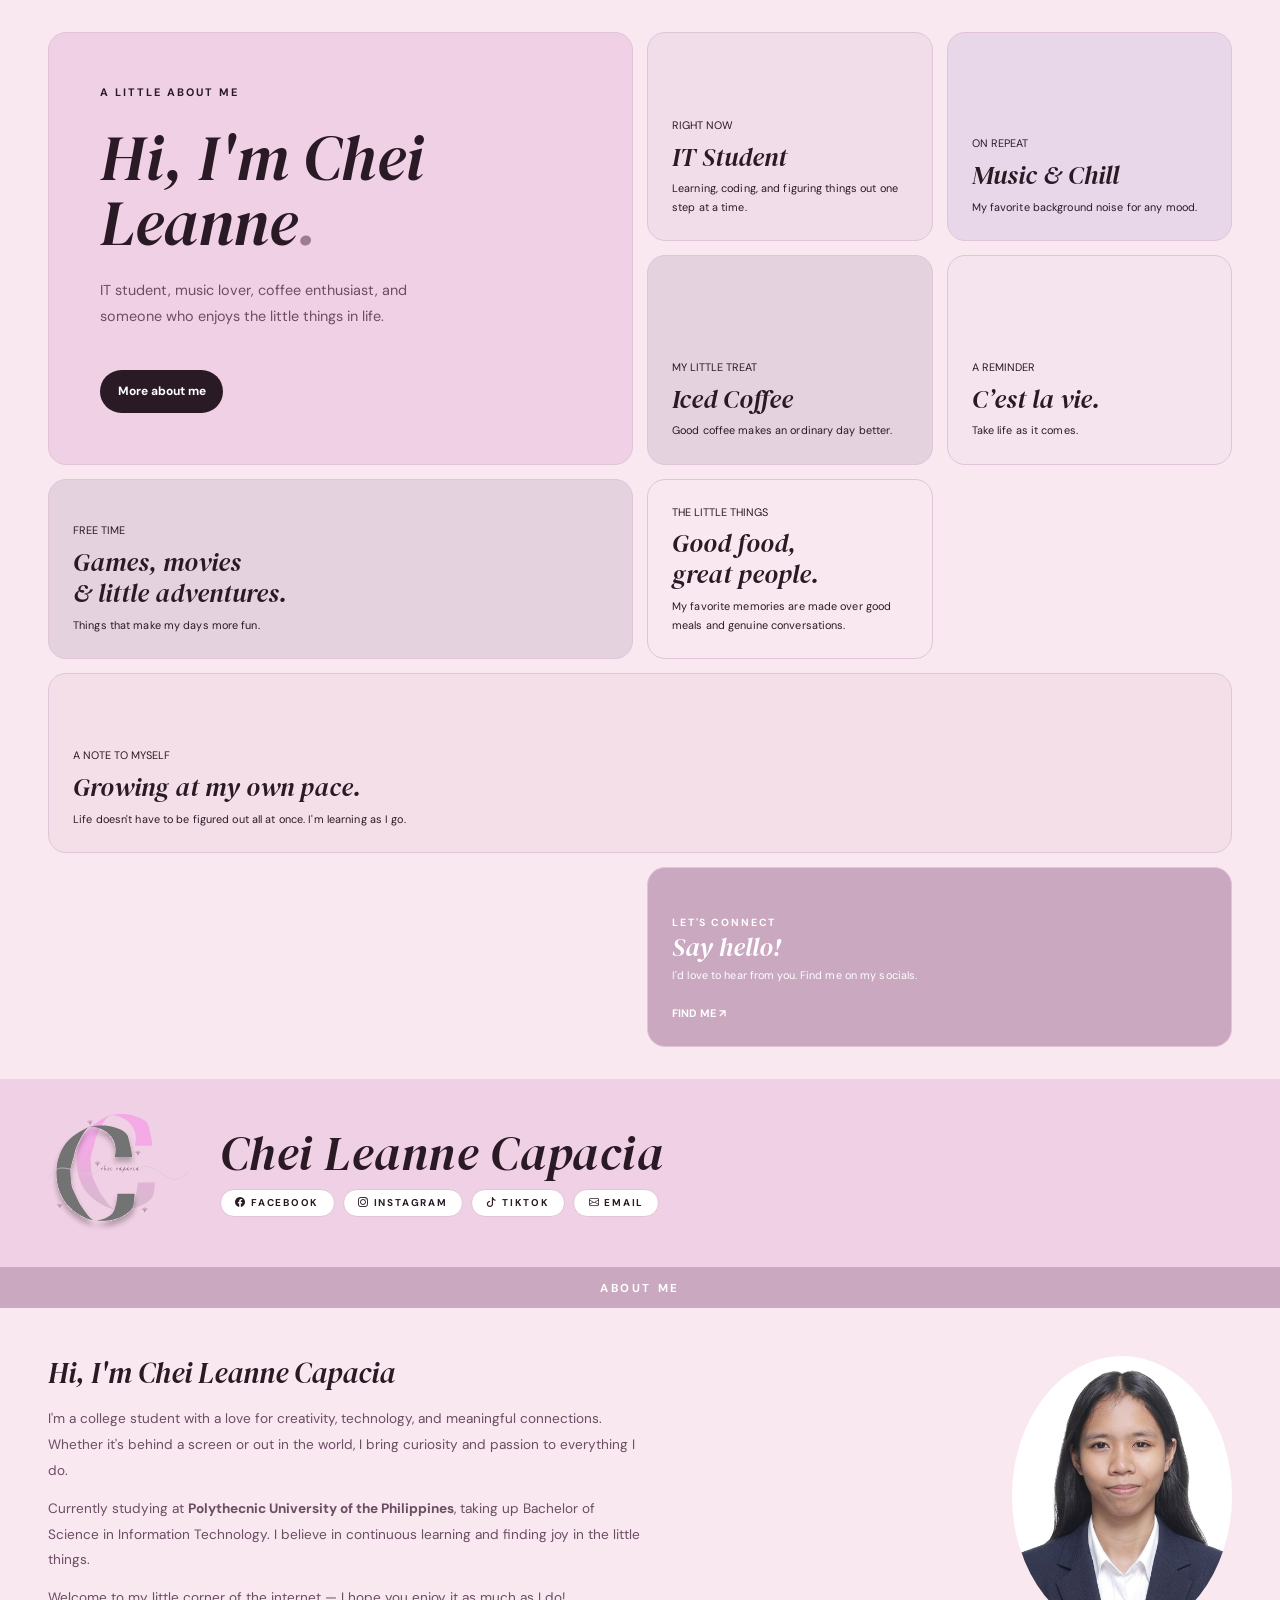
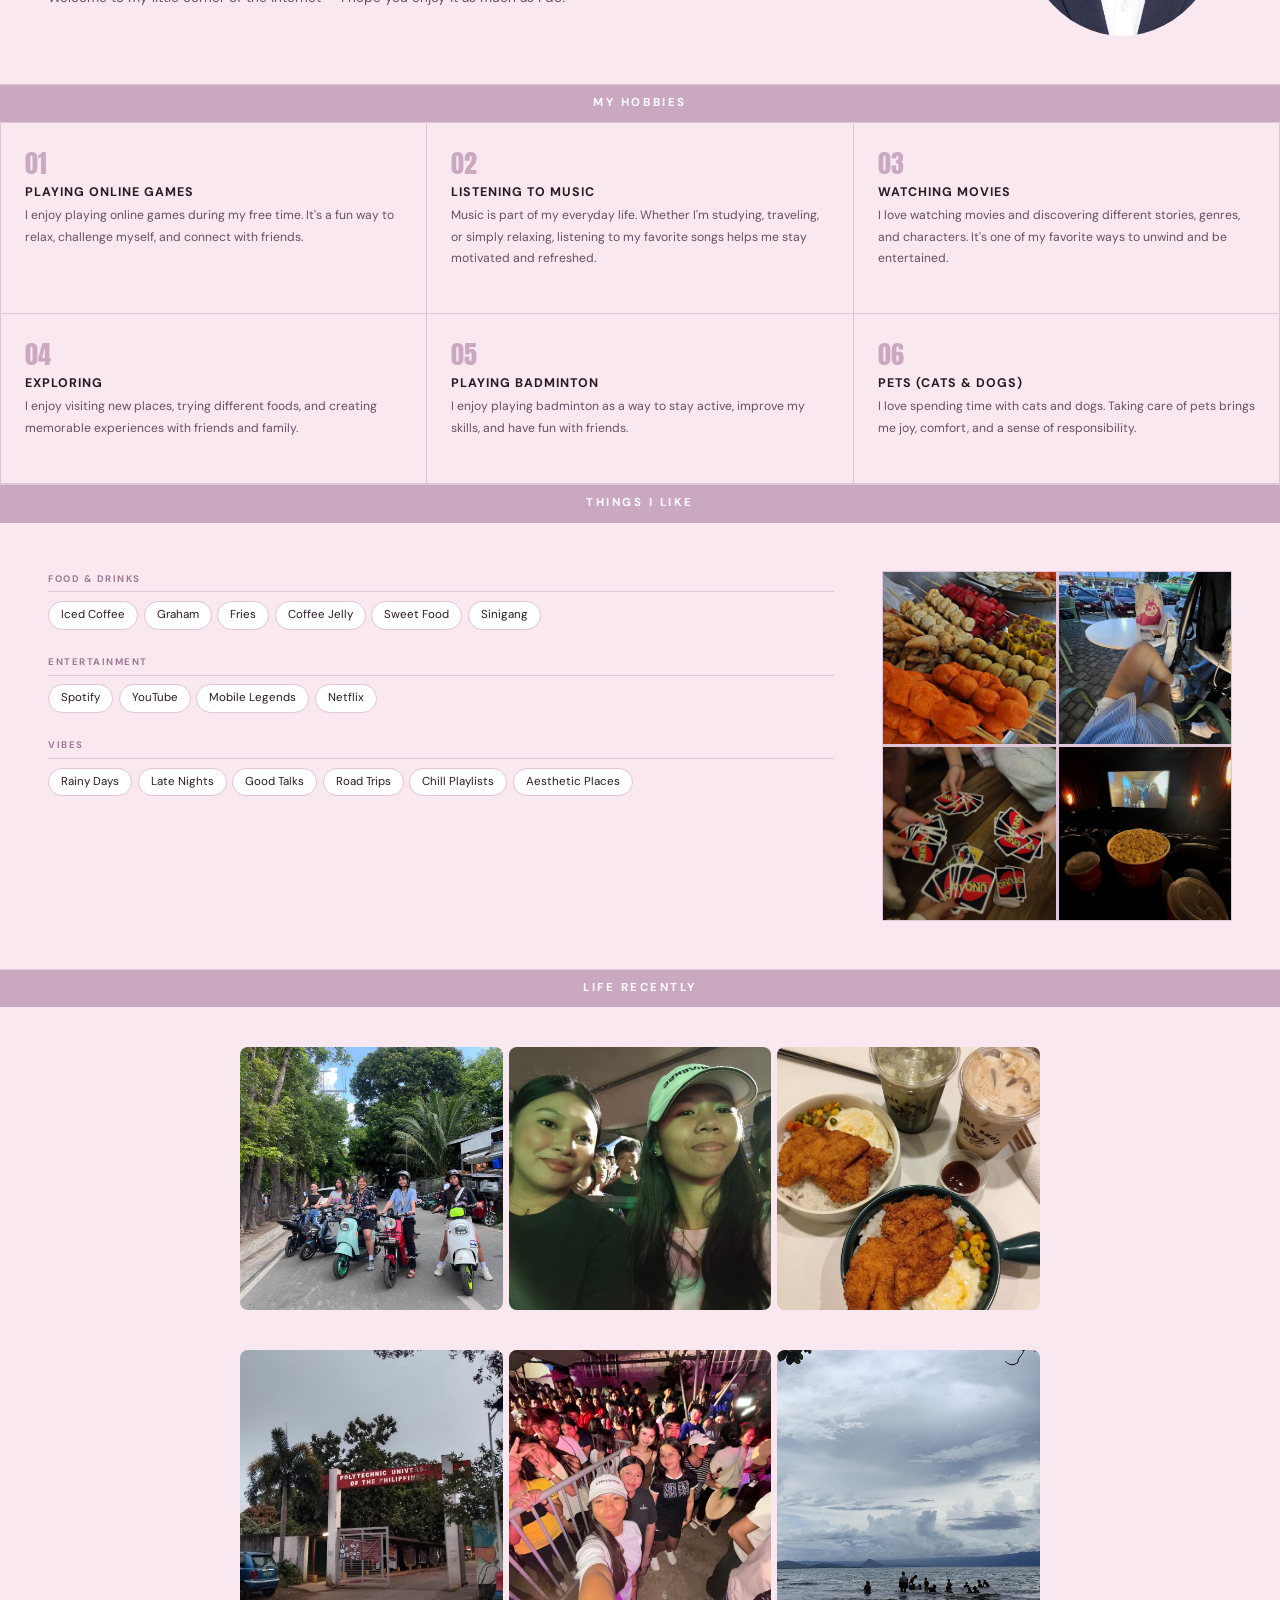
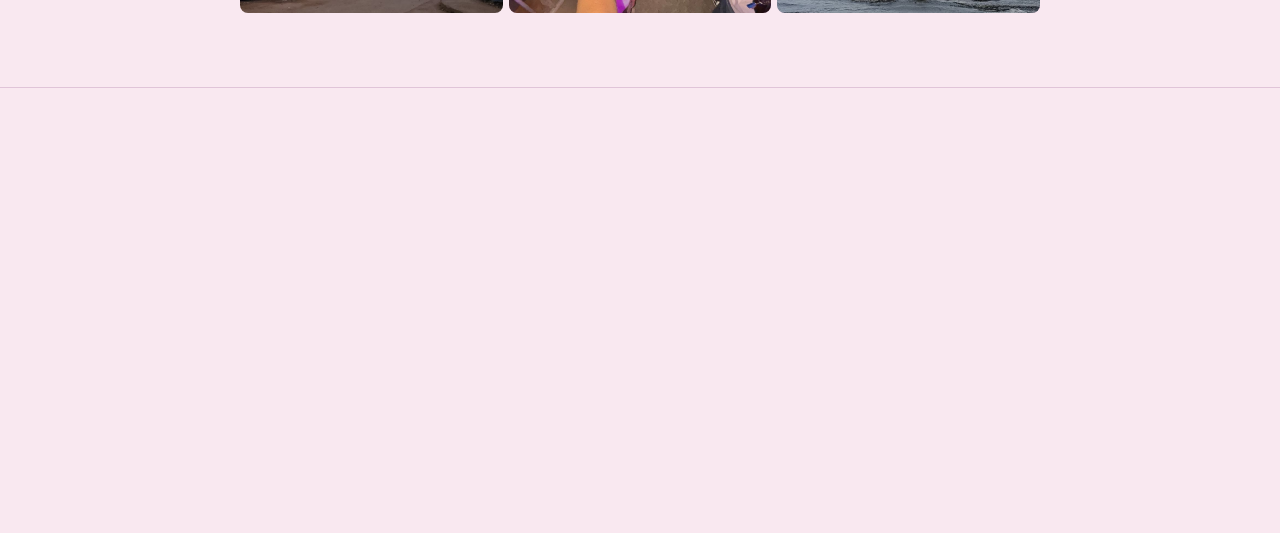
==== commit 40e9bf67: "Update index.html" ====
--- a/index.html
+++ b/index.html
@@ -63,25 +63,30 @@
       <small>Things that make my days more fun.</small>
     </div>
 
-    <!-- CONTACT -->
-    <a href="#find-me" class="bento-card bento-contact">
-      <div>
-        <span class="bento-small-label">LET'S CONNECT</span>
-        <h2>Say hello!</h2>
-        <small>Find me on my socials.</small>
-      </div>
-      <i class="bi bi-chat-heart-fill bento-chat-icon"></i>
-      <span class="bento-contact-link">
-        FIND ME 
-      </span>
-    </a>
-
-    <!-- PERSONAL NOTE -->
-    <div class="bento-card bento-quote">
-      <span>NOTE TO SELF</span>
-      <h2>I'm still growing, and that's okay.</h2>
-      <small>No need to have everything figured out just yet.</small>
-    </div>
+    
+<!-- GOOD FOOD & GOOD COMPANY -->
+<div class="bento-card bento-goodfood">
+  <span>THE LITTLE THINGS</span>
+  <h2>Good food,<br>great people.</h2>
+  <small>My favorite memories are made over good meals and genuine conversations.</small>
+</div>
+
+<!-- PERSONAL NOTE -->
+<div class="bento-card bento-quote">
+  <span>A NOTE TO MYSELF</span>
+  <h2>Growing at my own pace.</h2>
+  <small>Life doesn't have to be figured out all at once. I'm learning as I go.</small>
+</div>
+
+<!-- CONTACT -->
+<a href="#find-me" class="bento-card bento-contact">
+  <div>
+    <span class="bento-small-label">LET'S CONNECT</span>
+    <h2>Say hello!</h2>
+    <small>I'd love to hear from you. Find me on my socials.</small>
+  </div>
+  <span class="bento-contact-link">FIND ME ↗</span>
+</a>
 
   </div>
 </section>
--- a/style.css
+++ b/style.css
@@ -348,6 +348,7 @@
 
 
 
+
 /* ── BENTO GRID ── */
 .bento-wrapper {
   padding: 2rem 3rem;
@@ -357,8 +358,8 @@
 .bento-grid {
   display: grid;
   grid-template-columns: repeat(4, minmax(0, 1fr));
-  grid-template-rows: repeat(2, minmax(190px, auto));
-  grid-auto-rows: minmax(160px, auto);
+  grid-auto-rows: minmax(180px, auto);
+  grid-auto-flow: dense;
   gap: 14px;
   max-width: 1400px;
   margin: 0 auto;
@@ -371,6 +372,7 @@
   justify-content: flex-end;
   gap: 0.45rem;
   min-width: 0;
+  min-height: 180px;
   padding: 1.5rem;
   overflow: hidden;
   border: 1px solid var(--border);
@@ -381,41 +383,43 @@
 }
 
 .bento-card:hover {
-  transform: translateY(-4px);
-  box-shadow: 0 12px 28px rgba(80, 40, 70, 0.12);
-  color: var(--text-dark);
-}
-
-.bento-card > i {
-  font-size: 2rem;
-  margin-bottom: 0.4rem;
+  transform: translateY(-3px);
+  box-shadow: 0 10px 22px rgba(80, 40, 70, 0.10);
+  color: var(--text-dark);
 }
 
 .bento-card h2 {
   font-family: 'DM Serif Display', serif;
   font-size: clamp(1.3rem, 2vw, 2rem);
   font-style: italic;
+  line-height: 1.2;
   margin: 0;
 }
 
-.bento-card span,
+.bento-card > span,
 .bento-card small {
+  font-size: 0.68rem;
+}
+
+.bento-card small {
+  line-height: 1.7;
+  letter-spacing: 0.01em;
+}
+
+.bento-small-label {
   font-size: 0.65rem;
-  letter-spacing: 0.12em;
-}
-
+  font-weight: 700;
+  letter-spacing: 0.18em;
+}
+
+/* INTRO CARD */
 .bento-intro-card {
   grid-column: span 2;
   grid-row: span 2;
   justify-content: center;
+  min-height: 360px;
   padding: clamp(1.5rem, 4vw, 3.5rem);
   background: var(--pink-mid);
-}
-
-.bento-small-label {
-  font-size: 0.65rem;
-  font-weight: 700;
-  letter-spacing: 0.18em;
 }
 
 .bento-intro-card h1 {
@@ -430,7 +434,6 @@
 
 .bento-intro-card h1 span {
   color: var(--mauve-dark);
-  font-size: inherit;
 }
 
 .bento-intro-card p {
@@ -445,7 +448,6 @@
 .bento-button {
   display: inline-flex;
   align-items: center;
-  gap: 0.5rem;
   align-self: flex-start;
   margin-top: 1rem;
   padding: 0.75rem 1.1rem;
@@ -455,6 +457,7 @@
   text-decoration: none;
   font-size: 0.75rem;
   font-weight: 700;
+  transition: background 0.2s ease;
 }
 
 .bento-button:hover {
@@ -473,48 +476,31 @@
   pointer-events: none;
 }
 
-```css
-/* ── BENTO CARD COLORS ── */
+/* CARD COLORS */
 .bento-currently {
+  grid-column: span 1;
   background: #F1DCE9;
 }
 
-.bento-currently > i {
-  color: var(--mauve-dark);
-}
-
 .bento-progress {
+  grid-column: span 1;
   background: #E8D7E8;
 }
 
-.bento-progress > i {
-  color: var(--mauve-dark);
-}
-
 .bento-goals {
+  grid-column: span 1;
   background: #E5D2DF;
 }
 
-.bento-goals > i {
-  color: var(--mauve-dark);
-}
-
 .bento-motto {
+  grid-column: span 1;
   background: #F5E4ED;
 }
 
-.bento-motto > i {
-  color: var(--mauve-dark);
-}
-
-/* ── MY DREAMS CARD ── */
+/* HOBBIES CARD */
 .bento-dream {
+  grid-column: span 2;
   background: #E5D2DF;
-  color: var(--text-dark);
-}
-
-.bento-dream > i {
-  color: var(--mauve-dark);
 }
 
 .bento-dream h2 {
@@ -522,7 +508,7 @@
   font-style: italic;
 }
 
-/* ── CONTACT CARD ── */
+/* CONTACT CARD */
 .bento-contact {
   grid-column: span 2;
   background: var(--mauve);
@@ -545,15 +531,11 @@
   font-weight: 700;
 }
 
-/* ── LITTLE REMINDER / QUOTE CARD ── */
+/* NOTE TO SELF */
 .bento-quote {
+  grid-column: span 2;
   background: #F4DFE9;
   color: var(--text-dark);
-}
-
-.bento-quote > i {
-  color: var(--mauve-dark);
-  font-size: 2rem;
 }
 
 .bento-quote h2 {
@@ -562,13 +544,43 @@
   font-style: italic;
 }
 
-.bento-dream small,
-.bento-quote small {
-  line-height: 1.6;
-  letter-spacing: 0.02em;
-}
-
-/* ── BENTO RESPONSIVE ── */
+/* ── TABLET ── */
+@media (min-width: 769px) {
+  .bento-intro-card {
+    grid-column: 1 / 3;
+    grid-row: span 2;
+  }
+
+  .bento-currently {
+    grid-column: 3;
+  }
+
+  .bento-progress {
+    grid-column: 4;
+  }
+
+  .bento-goals {
+    grid-column: 3;
+  }
+
+  .bento-motto {
+    grid-column: 4;
+  }
+
+  .bento-dream {
+    grid-column: 1 / 3;
+  }
+
+  .bento-contact {
+    grid-column: 3 / 5;
+  }
+
+  .bento-quote {
+    grid-column: 1 / 5;
+  }
+}
+
+/* ── MOBILE ── */
 @media (max-width: 768px) {
   .bento-wrapper {
     padding: 1.25rem 1rem;
@@ -576,7 +588,7 @@
 
   .bento-grid {
     grid-template-columns: repeat(2, minmax(0, 1fr));
-    grid-template-rows: auto;
+    grid-auto-rows: minmax(155px, auto);
     gap: 10px;
   }
 
@@ -587,13 +599,22 @@
   }
 
   .bento-intro-card {
-    grid-column: span 2;
+    grid-column: 1 / -1;
     grid-row: auto;
-    min-height: 330px;
-  }
-
-  .bento-contact {
-    grid-column: span 2;
+    min-height: 300px;
+  }
+
+  .bento-currently,
+  .bento-progress,
+  .bento-goals,
+  .bento-motto {
+    grid-column: span 1;
+  }
+
+  .bento-dream,
+  .bento-contact,
+  .bento-quote {
+    grid-column: 1 / -1;
   }
 
   .bento-intro-card h1 {
@@ -601,114 +622,20 @@
   }
 }
 
+/* ── SMALL MOBILE ── */
 @media (max-width: 380px) {
   .bento-grid {
     grid-template-columns: 1fr;
   }
 
   .bento-intro-card,
-  .bento-contact {
-    grid-column: span 1;
-  }
-}
-
-
-
-
-
-```css
-/* BENTO GRID PLACEMENT */
-.bento-intro-card {
-  grid-column: span 2;
-  grid-row: span 2;
-}
-
-.bento-currently {
-  grid-column: span 1;
-}
-
-.bento-progress {
-  grid-column: span 1;
-}
-
-.bento-goals {
-  grid-column: span 1;
-}
-
-.bento-motto {
-  grid-column: span 1;
-}
-
-.bento-dream {
-  grid-column: span 2;
-}
-
-.bento-contact {
-  grid-column: span 2;
-}
-
-.bento-quote {
-  grid-column: span 2;
-}
-
-/* Make the cards feel more personal */
-.bento-card {
-  min-height: 180px;
-  border-radius: 18px;
-  padding: 1.5rem;
-}
-
-.bento-intro-card {
-  min-height: 390px;
-}
-
-.bento-card small {
-  line-height: 1.7;
-  letter-spacing: 0.02em;
-}
-
-/* TABLET AND MOBILE */
-@media (max-width: 768px) {
-  .bento-wrapper {
-    padding: 1.25rem 1rem;
-  }
-
-  .bento-grid {
-    grid-template-columns: repeat(2, minmax(0, 1fr));
-    grid-template-rows: auto;
-    grid-auto-rows: minmax(155px, auto);
-    gap: 10px;
-  }
-
-  .bento-intro-card {
-    grid-column: span 2;
-    grid-row: auto;
-    min-height: 300px;
-  }
-
+  .bento-currently,
+  .bento-progress,
+  .bento-goals,
+  .bento-motto,
   .bento-dream,
   .bento-contact,
   .bento-quote {
-    grid-column: span 2;
-  }
-
-  .bento-card {
-    padding: 1rem;
-    min-height: 155px;
-    border-radius: 14px;
-  }
-}
-
-@media (max-width: 380px) {
-  .bento-grid {
-    grid-template-columns: 1fr;
-  }
-
-  .bento-intro-card,
-  .bento-dream,
-  .bento-contact,
-  .bento-quote {
-    grid-column: span 1;
-  }
-}
-
+    grid-column: 1;
+  }
+}
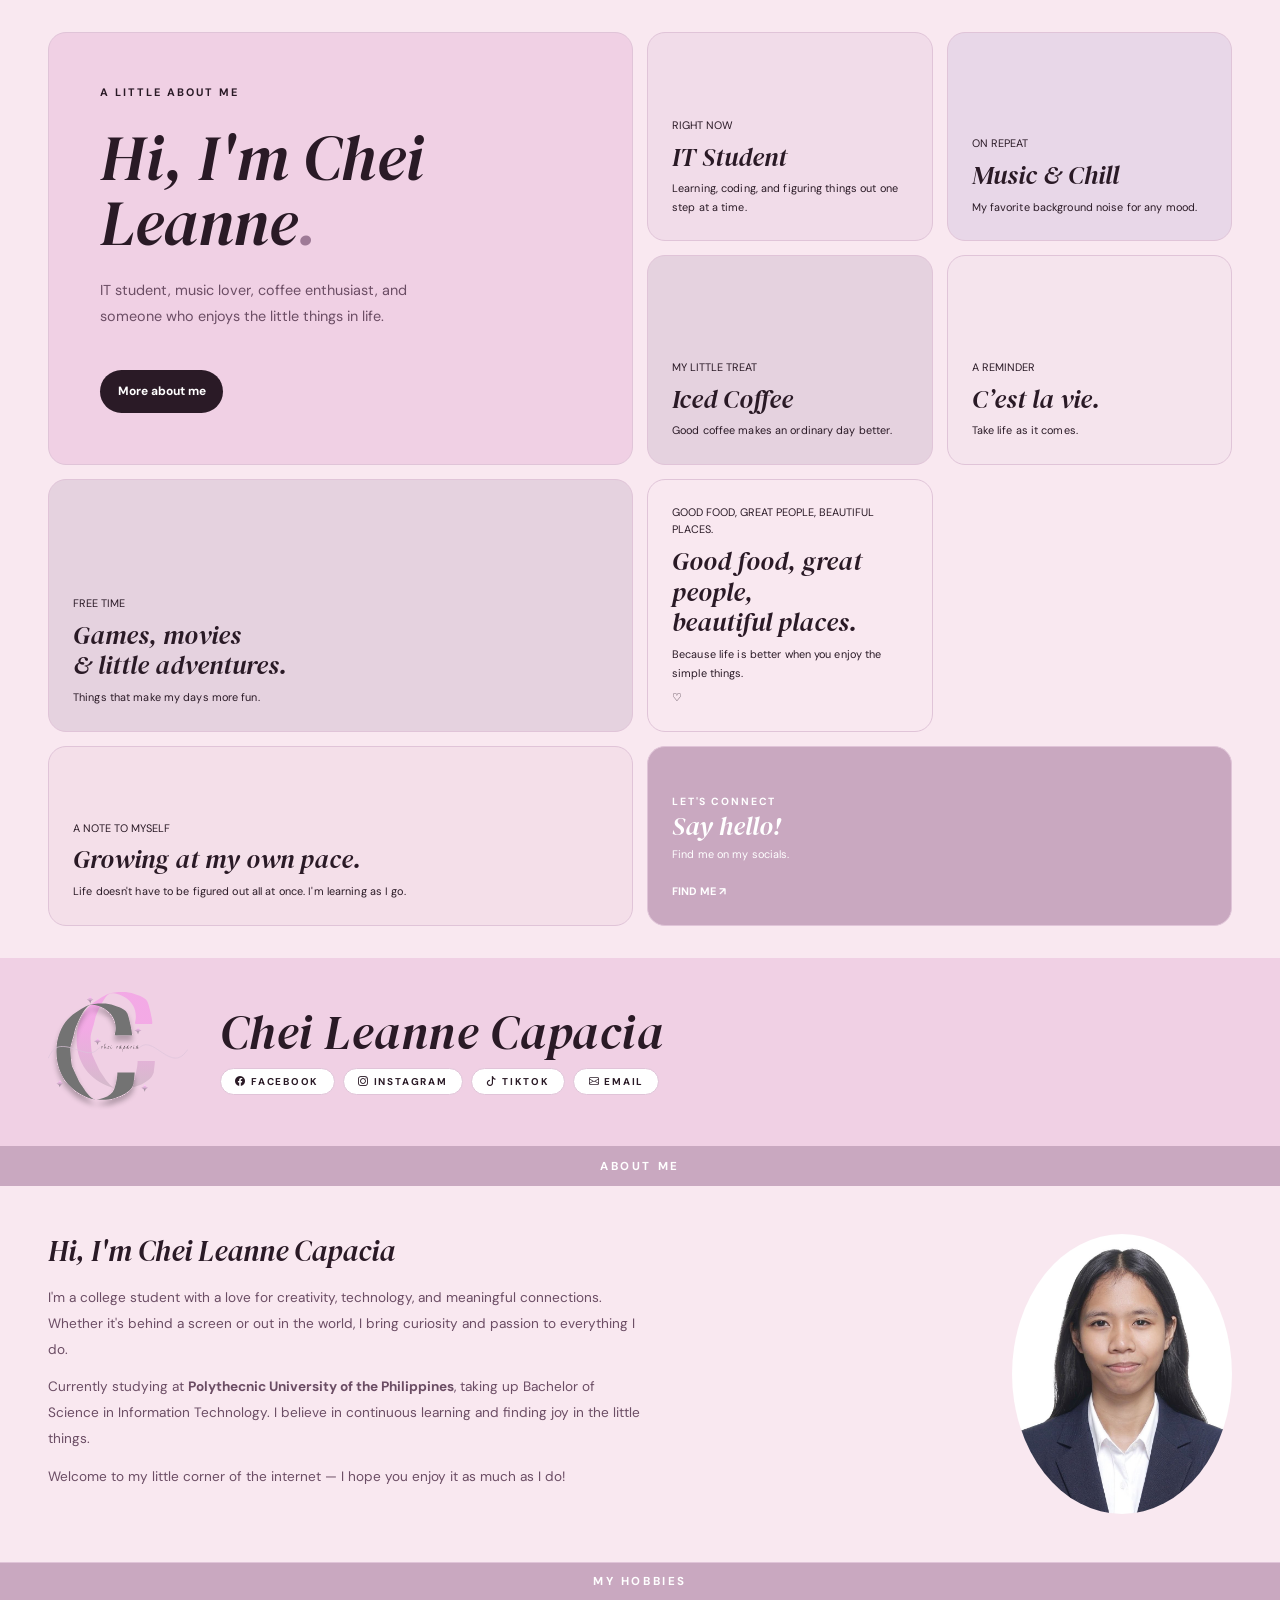
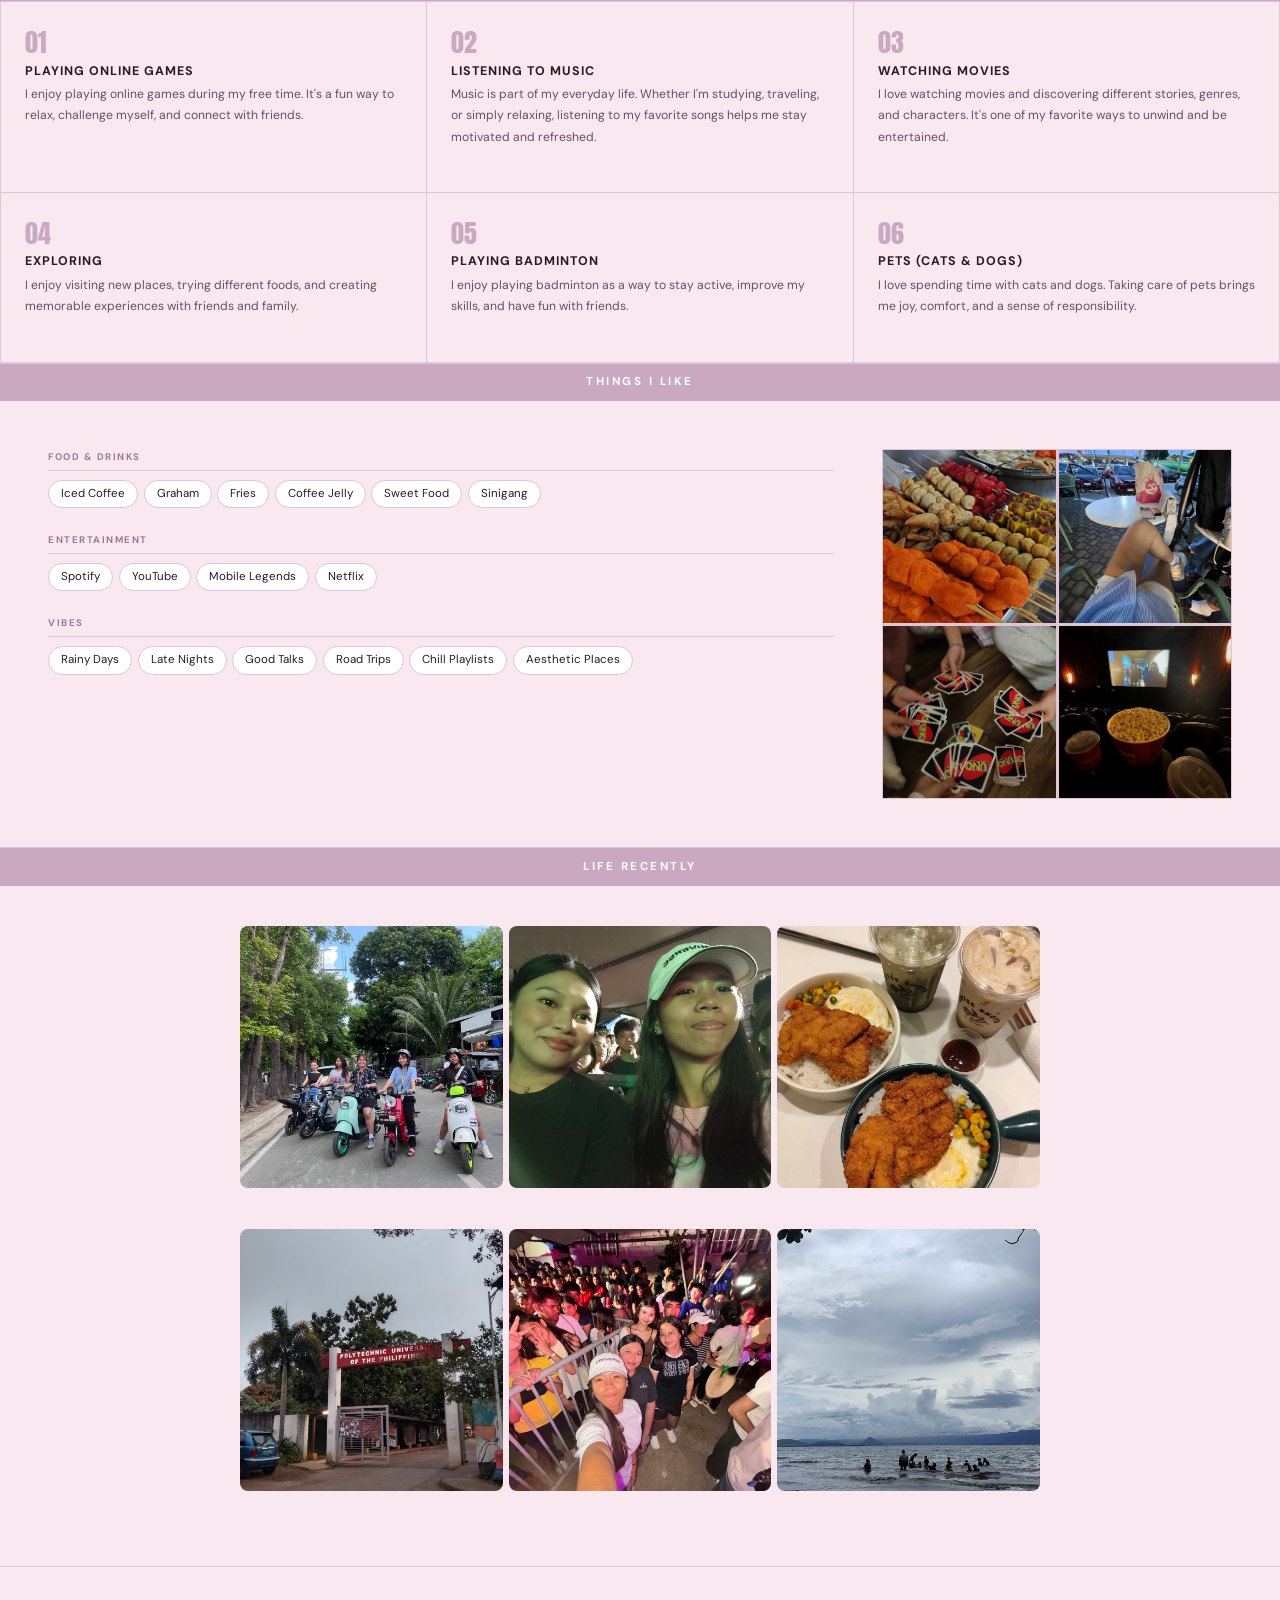
==== commit 96ef3650: "Update index.html Updated HTML structure and improved formatting for readability." ====
--- a/index.html
+++ b/index.html
@@ -13,7 +13,6 @@
 
 
 
-
 <!-- BENTO GRID -->
 <section class="container-fluid bento-wrapper">
   <div class="bento-grid">
@@ -23,9 +22,8 @@
       <span class="bento-small-label">A LITTLE ABOUT ME</span>
       <h1>Hi, I'm Chei<br>Leanne<span>.</span></h1>
       <p>IT student, music lover, coffee enthusiast, and someone who enjoys the little things in life.</p>
-      <a href="#about-me" class="bento-button">
-        More about me 
-      </a>
+      <a href="#about-me" class="bento-button">More about me</a>
+      <span class="bento-watermark">CLC</span>
     </div>
 
     <!-- STUDENT -->
@@ -38,7 +36,7 @@
     <!-- MUSIC -->
     <div class="bento-card bento-progress">
       <span>ON REPEAT</span>
-      <h2>Music & Chill</h2>
+      <h2>Music &amp; Chill</h2>
       <small>My favorite background noise for any mood.</small>
     </div>
 
@@ -59,34 +57,34 @@
     <!-- HOBBIES -->
     <div class="bento-card bento-dream">
       <span>FREE TIME</span>
-      <h2>Games, movies<br>& little adventures.</h2>
+      <h2>Games, movies<br>&amp; little adventures.</h2>
       <small>Things that make my days more fun.</small>
     </div>
 
-    
-<!-- GOOD FOOD & GOOD COMPANY -->
-<div class="bento-card bento-goodfood">
-  <span>THE LITTLE THINGS</span>
-  <h2>Good food,<br>great people.</h2>
-  <small>My favorite memories are made over good meals and genuine conversations.</small>
-</div>
-
-<!-- PERSONAL NOTE -->
-<div class="bento-card bento-quote">
-  <span>A NOTE TO MYSELF</span>
-  <h2>Growing at my own pace.</h2>
-  <small>Life doesn't have to be figured out all at once. I'm learning as I go.</small>
-</div>
-
-<!-- CONTACT -->
-<a href="#find-me" class="bento-card bento-contact">
-  <div>
-    <span class="bento-small-label">LET'S CONNECT</span>
-    <h2>Say hello!</h2>
-    <small>I'd love to hear from you. Find me on my socials.</small>
-  </div>
-  <span class="bento-contact-link">FIND ME ↗</span>
-</a>
+    <!-- GOOD FOOD -->
+    <div class="bento-card bento-food">
+      <span>GOOD FOOD, GREAT PEOPLE, BEAUTIFUL PLACES.</span>
+      <h2>Good food, great people,<br>beautiful places.</h2>
+      <small>Because life is better when you enjoy the simple things.</small>
+      <span class="bento-decoration">♡</span>
+    </div>
+
+    <!-- PERSONAL NOTE -->
+    <div class="bento-card bento-quote">
+      <span>A NOTE TO MYSELF</span>
+      <h2>Growing at my own pace.</h2>
+      <small>Life doesn't have to be figured out all at once. I'm learning as I go.</small>
+    </div>
+
+    <!-- CONTACT -->
+    <a href="#find-me" class="bento-card bento-contact">
+      <div>
+        <span class="bento-small-label">LET'S CONNECT</span>
+        <h2>Say hello!</h2>
+        <small>Find me on my socials.</small>
+      </div>
+      <span class="bento-contact-link">FIND ME ↗</span>
+    </a>
 
   </div>
 </section>
--- a/style.css
+++ b/style.css
@@ -508,6 +508,23 @@
   font-style: italic;
 }
 
+
+/* GOOD FOOD CARD */
+.bento-goodfood {
+  grid-column: span 2;
+  background: #F1DCE9;
+}
+
+.bento-goodfood h2 {
+  font-family: 'DM Serif Display', serif;
+  font-style: italic;
+}
+
+.bento-goodfood small {
+  max-width: 380px;
+}
+
+
 /* CONTACT CARD */
 .bento-contact {
   grid-column: span 2;
@@ -544,8 +561,19 @@
   font-style: italic;
 }
 
-/* ── TABLET ── */
+
+
+
+
+
+/* ── DESKTOP BENTO LAYOUT ── */
 @media (min-width: 769px) {
+  .bento-grid {
+    grid-template-columns: repeat(4, minmax(0, 1fr));
+    grid-auto-rows: minmax(180px, auto);
+    grid-auto-flow: row;
+  }
+
   .bento-intro-card {
     grid-column: 1 / 3;
     grid-row: span 2;
@@ -571,14 +599,19 @@
     grid-column: 1 / 3;
   }
 
+  .bento-goodfood {
+    grid-column: 3 / 5;
+  }
+
+  .bento-quote {
+    grid-column: 1 / 3;
+  }
+
   .bento-contact {
     grid-column: 3 / 5;
   }
-
-  .bento-quote {
-    grid-column: 1 / 5;
-  }
-}
+}
+
 
 /* ── MOBILE ── */
 @media (max-width: 768px) {
@@ -611,11 +644,12 @@
     grid-column: span 1;
   }
 
-  .bento-dream,
-  .bento-contact,
-  .bento-quote {
-    grid-column: 1 / -1;
-  }
+.bento-dream,
+.bento-goodfood,
+.bento-quote,
+.bento-contact {
+  grid-column: 1 / -1;
+}
 
   .bento-intro-card h1 {
     font-size: clamp(2.5rem, 10vw, 4rem);
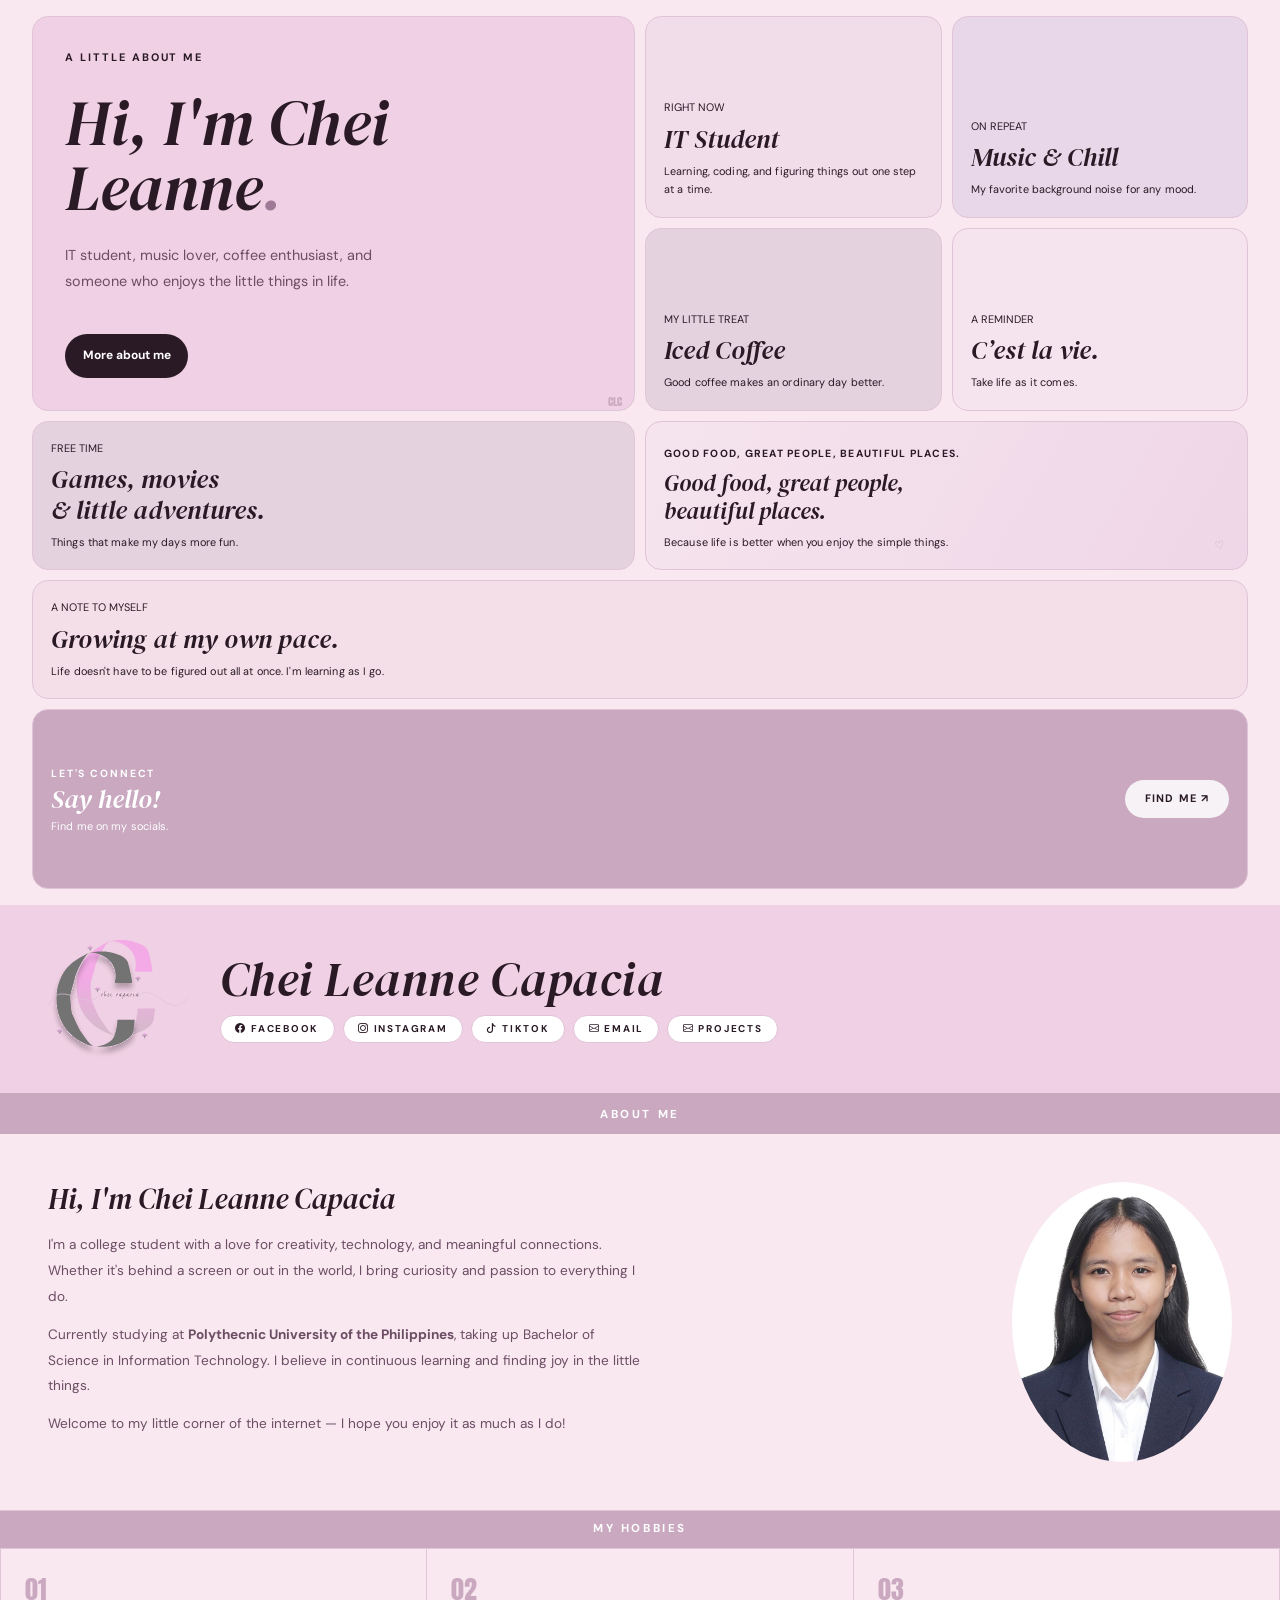
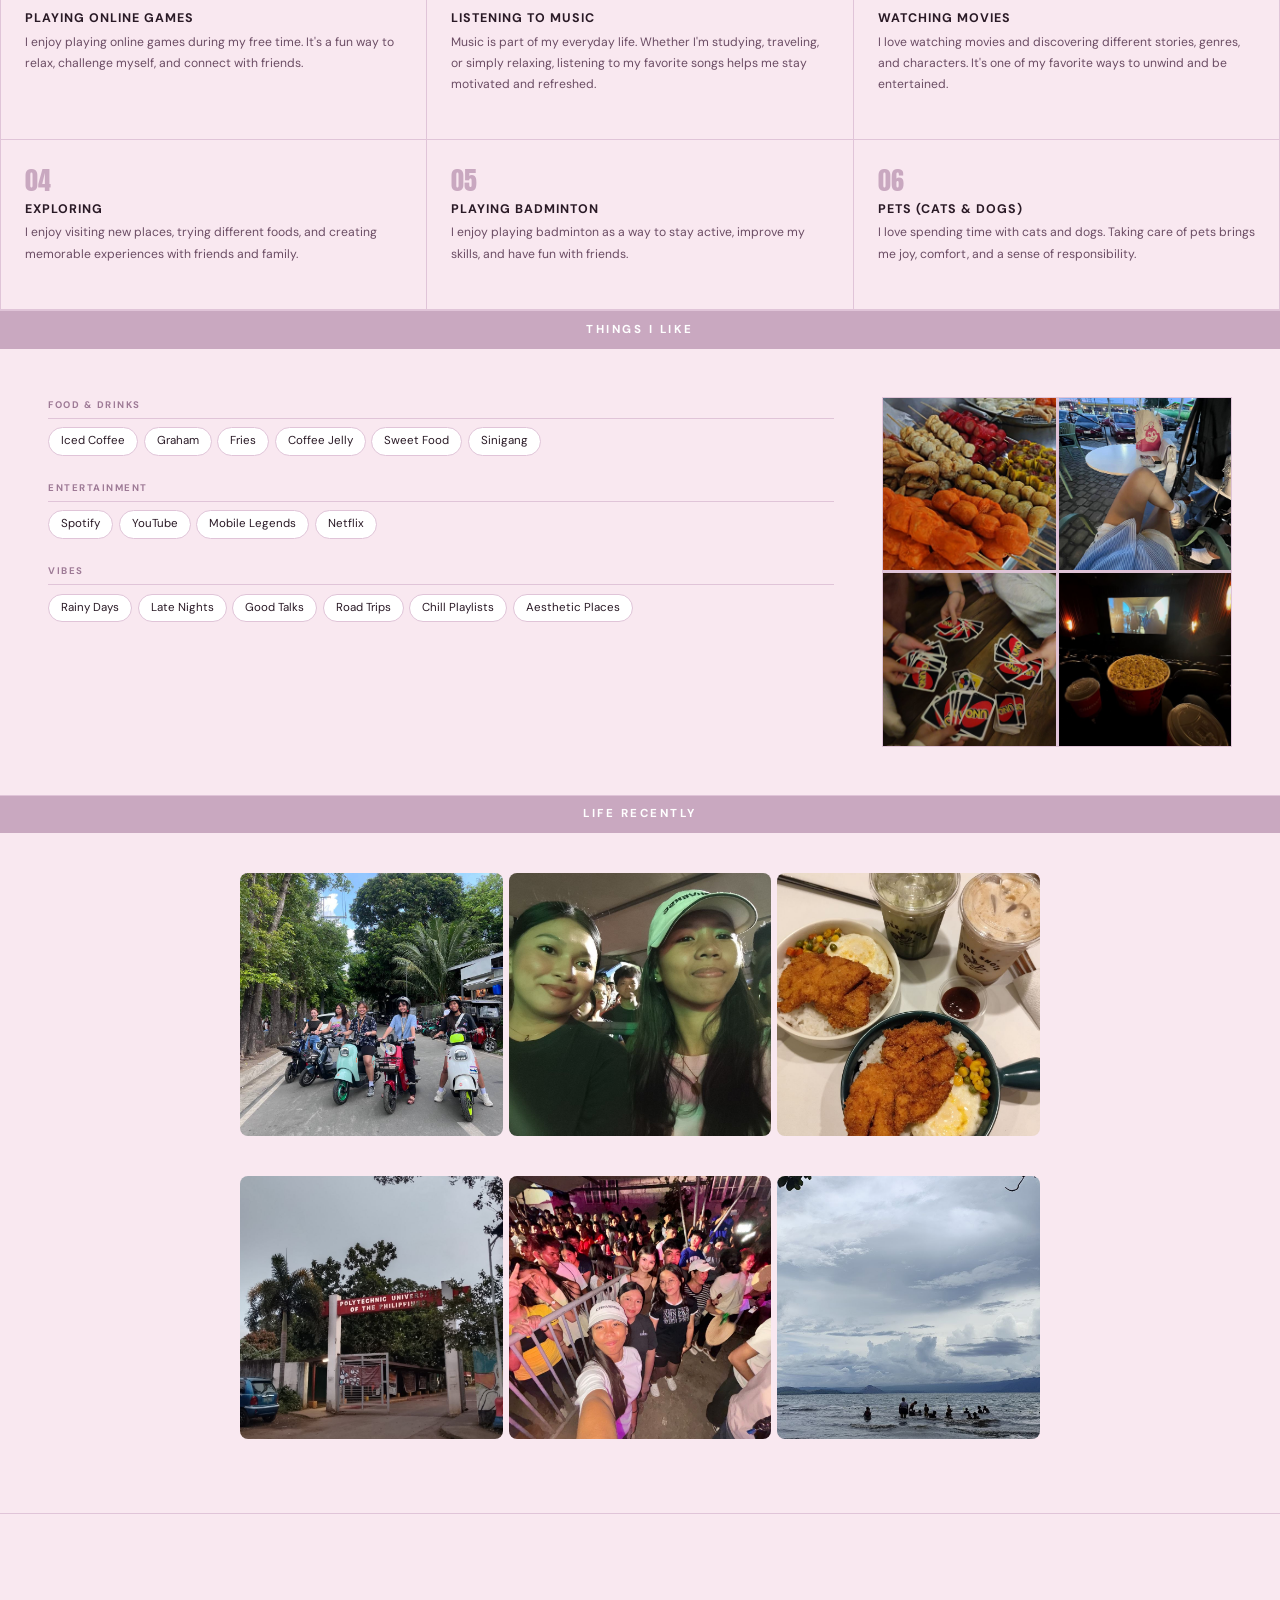
==== commit f0cda585: "Update index.html" ====
--- a/index.html
+++ b/index.html
@@ -104,6 +104,7 @@
       <a href="https://www.instagram.com/yzcziii/" class="social-pill"><i class="bi bi-instagram"></i> Instagram</a>
       <a href="https://www.tiktok.com/@yzcziii" class="social-pill"><i class="bi bi-tiktok"></i> TikTok</a>
       <a href="mailto:cheileannecapacia@gmail.com" class="social-pill"><i class="bi bi-envelope"></i> Email</a>
+      <a href="https://cheileannec.github.io/Web-Development/" class="social-pill"><i class="bi bi-envelope"></i> Projects</a>
     </div>
   </div>
 </header>
--- a/style.css
+++ b/style.css
@@ -673,3 +673,282 @@
     grid-column: 1;
   }
 }
+
+
+
+
+
+
+.bento-wrapper {
+  width: 100%;
+  padding: 16px 2.5%;
+  background: var(--pink-light);
+}
+
+.bento-grid {
+  width: 100%;
+  max-width: 1500px;
+  margin: 0 auto;
+
+  display: grid;
+  grid-template-columns: repeat(4, minmax(0, 1fr));
+  grid-template-rows:  minmax(115px, auto)
+                       minmax(115px, auto)
+                       minmax(110px, auto)
+                       minmax(100px, auto);
+
+  grid-auto-flow: row;
+  gap: 10px;
+}
+
+/* Default card */
+.bento-card {
+  min-width: 0;
+  min-height: 0;
+  padding: 18px;
+  border-radius: 16px;
+  box-sizing: border-box;
+}
+
+/* INTRO — upper left, large */
+.bento-intro-card {
+  grid-column: 1 / 3;
+  grid-row: 1 / 3;
+  min-height: 0;
+  justify-content: center;
+  padding: clamp(18px, 2.5vw, 36px);
+  background: var(--pink-mid);
+}
+
+/* Four small cards — upper right */
+.bento-currently {
+  grid-column: 3;
+  grid-row: 1;
+  background: #F1DCE9;
+}
+
+.bento-progress {
+  grid-column: 4;
+  grid-row: 1;
+  background: #E8D7E8;
+}
+
+.bento-goals {
+  grid-column: 3;
+  grid-row: 2;
+  background: #E5D2DF;
+}
+
+.bento-motto {
+  grid-column: 4;
+  grid-row: 2;
+  background: #F5E4ED;
+}
+
+/* HOBBIES — lower left */
+.bento-dream {
+  grid-column: 1 / 3;
+  grid-row: 3;
+  background: #E5D2DF;
+}
+
+/* GOOD FOOD — beside hobbies */
+.bento-food {
+  position: relative;
+  grid-column: 3 / 5;
+  grid-row: 3;
+  background: linear-gradient(120deg, #F5E4ED, #EFD6E8);
+  padding-right: 70px;
+}
+
+.bento-food > span:first-child {
+  font-size: 0.65rem;
+  font-weight: 700;
+  letter-spacing: 0.12em;
+}
+
+.bento-food h2 {
+  font-size: clamp(1.15rem, 1.8vw, 1.7rem);
+}
+
+.bento-decoration {
+  position: absolute;
+  right: 22px;
+  bottom: 18px;
+  font-family: serif;
+  font-size: 4rem;
+  line-height: 1;
+  color: var(--mauve);
+  transform: rotate(-15deg);
+}
+
+/* PERSONAL NOTE — full width */
+.bento-quote {
+  grid-column: 1 / 5;
+  grid-row: 4;
+  background: #F4DFE9;
+}
+
+/* CONTACT — full width at the bottom */
+.bento-contact {
+  grid-column: 1 / 5;
+  grid-row: 5;
+  min-height: 110px;
+  flex-direction: row;
+  align-items: center;
+  justify-content: space-between;
+  background: var(--mauve);
+  color: var(--white);
+}
+
+.bento-contact:hover {
+  color: var(--white);
+}
+
+.bento-contact h2 {
+  color: var(--white);
+}
+
+.bento-contact small {
+  color: var(--white);
+}
+
+.bento-contact-link {
+  align-self: center;
+  margin: 0;
+  padding: 10px 20px;
+  border-radius: 999px;
+  background: rgba(255, 255, 255, 0.85);
+  color: var(--text-dark);
+  font-size: 0.65rem;
+  letter-spacing: 0.1em;
+  white-space: nowrap;
+}
+
+/* Watermark */
+.bento-watermark {
+  right: 12px;
+  bottom: 2px;
+  font-size: clamp(3rem, 5vw, 5rem);
+  color: rgba(158, 122, 150, 0.45);
+}
+
+/* =========================================
+   TABLET
+========================================= */
+@media (max-width: 900px) and (min-width: 601px) {
+  .bento-grid {
+    grid-template-columns: repeat(2, minmax(0, 1fr));
+    grid-template-rows: auto;
+    grid-auto-rows: minmax(145px, auto);
+  }
+
+  .bento-intro-card {
+    grid-column: 1 / 3;
+    grid-row: auto;
+    min-height: 320px;
+  }
+
+  .bento-currently,
+  .bento-progress,
+  .bento-goals,
+  .bento-motto {
+    grid-column: span 1;
+    grid-row: auto;
+  }
+
+  .bento-dream,
+  .bento-food,
+  .bento-quote,
+  .bento-contact {
+    grid-column: 1 / 3;
+    grid-row: auto;
+  }
+}
+
+/* =========================================
+   MOBILE
+========================================= */
+@media (max-width: 600px) {
+  .bento-wrapper {
+    padding: 12px;
+  }
+
+  .bento-grid {
+    grid-template-columns: repeat(2, minmax(0, 1fr));
+    grid-template-rows: auto;
+    grid-auto-rows: minmax(135px, auto);
+    gap: 9px;
+  }
+
+  .bento-card {
+    padding: 14px;
+    min-height: 135px;
+    border-radius: 13px;
+  }
+
+  .bento-intro-card {
+    grid-column: 1 / -1;
+    grid-row: auto;
+    min-height: 300px;
+  }
+
+  .bento-intro-card h1 {
+    font-size: clamp(2.4rem, 10vw, 4rem);
+  }
+
+  .bento-currently,
+  .bento-progress,
+  .bento-goals,
+  .bento-motto {
+    grid-column: span 1;
+    grid-row: auto;
+  }
+
+  .bento-dream,
+  .bento-food,
+  .bento-quote,
+  .bento-contact {
+    grid-column: 1 / -1;
+    grid-row: auto;
+  }
+
+  .bento-food {
+    padding-right: 55px;
+  }
+
+  .bento-decoration {
+    right: 12px;
+    font-size: 3rem;
+  }
+
+  .bento-contact {
+    flex-direction: column;
+    align-items: flex-start;
+    gap: 14px;
+  }
+
+  .bento-contact-link {
+    align-self: flex-start;
+  }
+}
+
+/* VERY SMALL MOBILE */
+@media (max-width: 380px) {
+  .bento-grid {
+    grid-template-columns: 1fr;
+  }
+
+  .bento-intro-card,
+  .bento-currently,
+  .bento-progress,
+  .bento-goals,
+  .bento-motto,
+  .bento-dream,
+  .bento-food,
+  .bento-quote,
+  .bento-contact {
+    grid-column: 1;
+    grid-row: auto;
+  }
+}
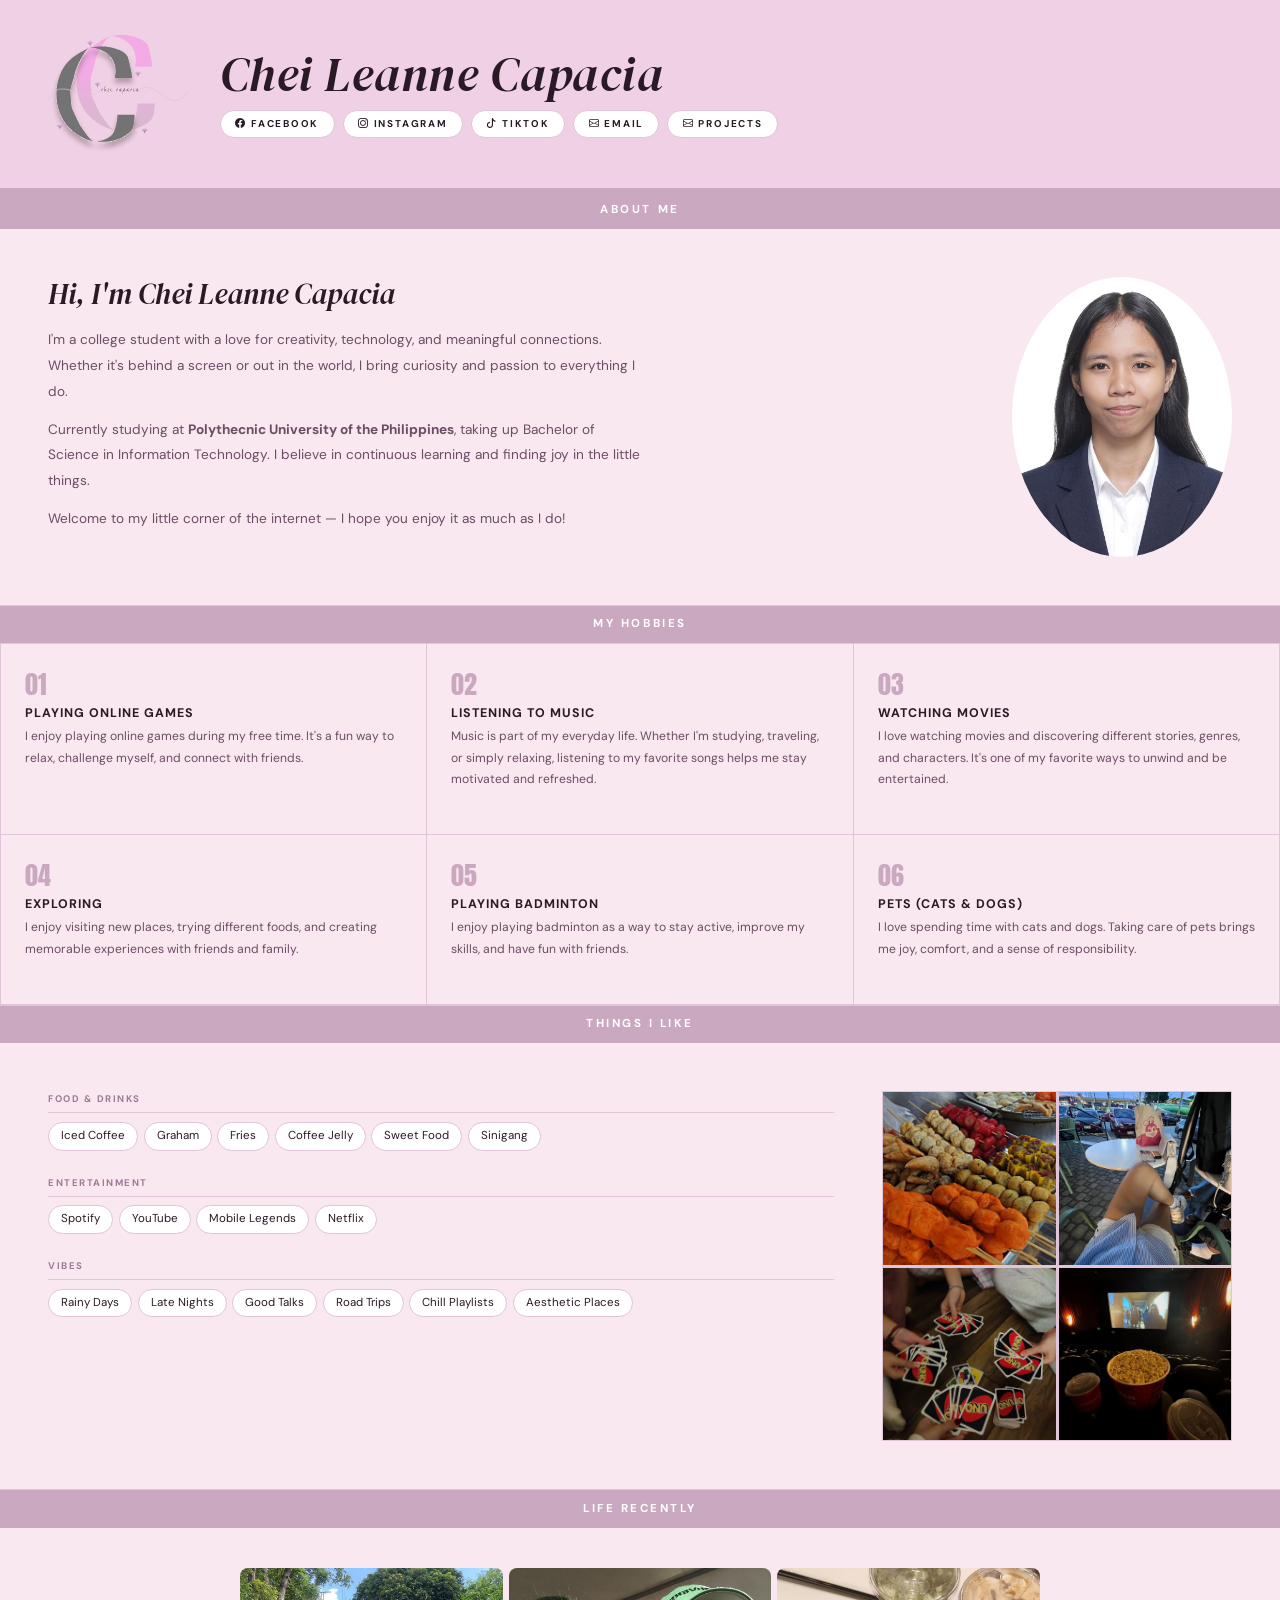
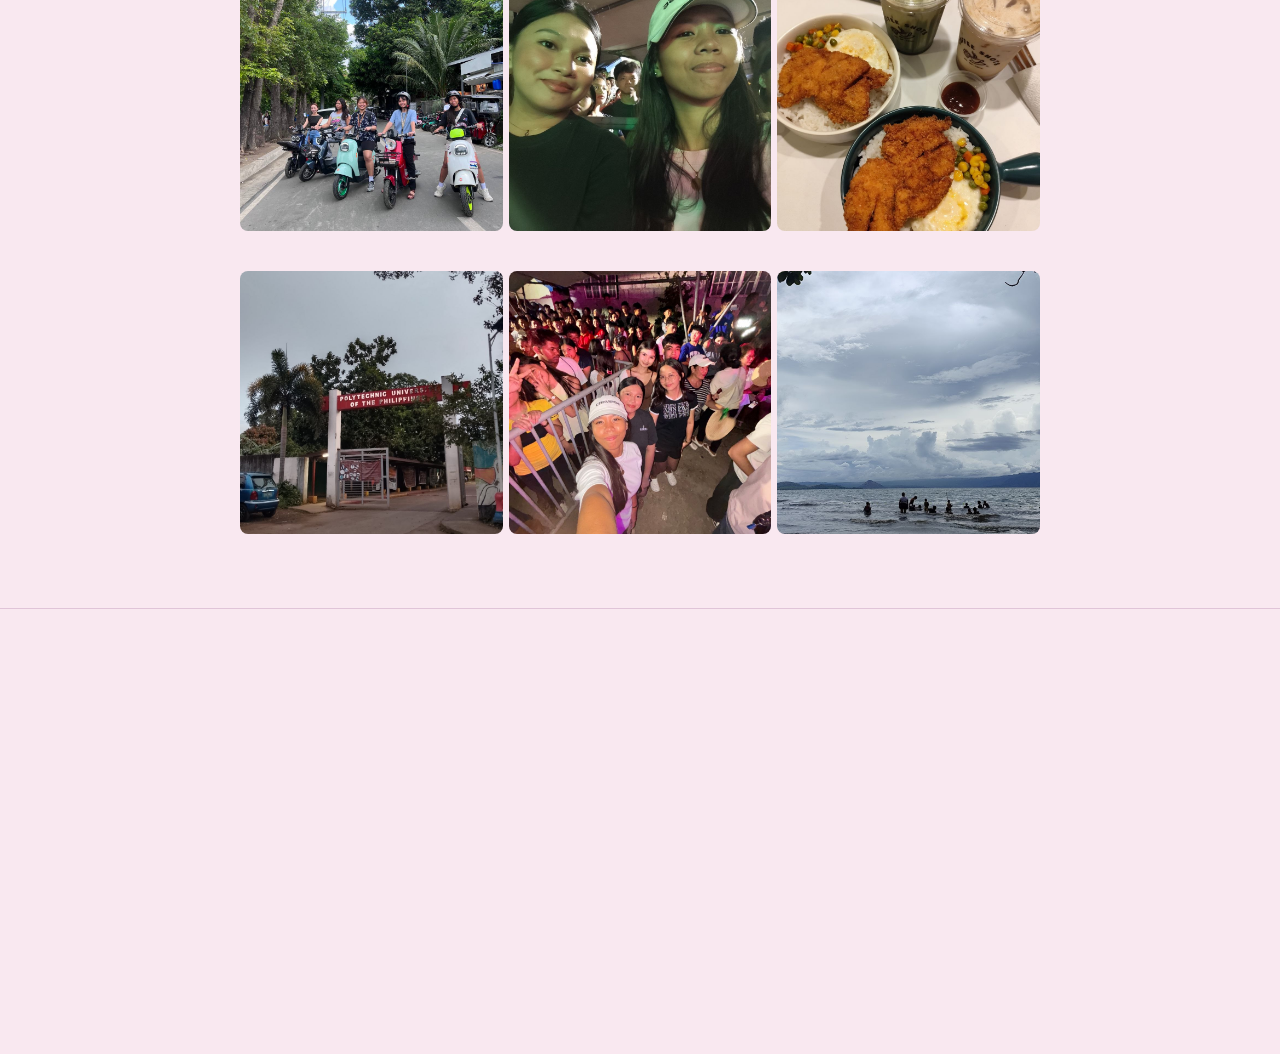
==== commit 3ede7311: "Update index.html Removed the entire bento grid section from the index.html file, which included var" ====
--- a/index.html
+++ b/index.html
@@ -10,84 +10,6 @@
   <link rel="stylesheet" href="style.css"/>
 </head>
 <body>
-
-
-
-<!-- BENTO GRID -->
-<section class="container-fluid bento-wrapper">
-  <div class="bento-grid">
-
-    <!-- INTRO -->
-    <div class="bento-card bento-intro-card">
-      <span class="bento-small-label">A LITTLE ABOUT ME</span>
-      <h1>Hi, I'm Chei<br>Leanne<span>.</span></h1>
-      <p>IT student, music lover, coffee enthusiast, and someone who enjoys the little things in life.</p>
-      <a href="#about-me" class="bento-button">More about me</a>
-      <span class="bento-watermark">CLC</span>
-    </div>
-
-    <!-- STUDENT -->
-    <div class="bento-card bento-currently">
-      <span>RIGHT NOW</span>
-      <h2>IT Student</h2>
-      <small>Learning, coding, and figuring things out one step at a time.</small>
-    </div>
-
-    <!-- MUSIC -->
-    <div class="bento-card bento-progress">
-      <span>ON REPEAT</span>
-      <h2>Music &amp; Chill</h2>
-      <small>My favorite background noise for any mood.</small>
-    </div>
-
-    <!-- COFFEE -->
-    <div class="bento-card bento-goals">
-      <span>MY LITTLE TREAT</span>
-      <h2>Iced Coffee</h2>
-      <small>Good coffee makes an ordinary day better.</small>
-    </div>
-
-    <!-- MOTTO -->
-    <div class="bento-card bento-motto">
-      <span>A REMINDER</span>
-      <h2>C’est la vie.</h2>
-      <small>Take life as it comes.</small>
-    </div>
-
-    <!-- HOBBIES -->
-    <div class="bento-card bento-dream">
-      <span>FREE TIME</span>
-      <h2>Games, movies<br>&amp; little adventures.</h2>
-      <small>Things that make my days more fun.</small>
-    </div>
-
-    <!-- GOOD FOOD -->
-    <div class="bento-card bento-food">
-      <span>GOOD FOOD, GREAT PEOPLE, BEAUTIFUL PLACES.</span>
-      <h2>Good food, great people,<br>beautiful places.</h2>
-      <small>Because life is better when you enjoy the simple things.</small>
-      <span class="bento-decoration">♡</span>
-    </div>
-
-    <!-- PERSONAL NOTE -->
-    <div class="bento-card bento-quote">
-      <span>A NOTE TO MYSELF</span>
-      <h2>Growing at my own pace.</h2>
-      <small>Life doesn't have to be figured out all at once. I'm learning as I go.</small>
-    </div>
-
-    <!-- CONTACT -->
-    <a href="#find-me" class="bento-card bento-contact">
-      <div>
-        <span class="bento-small-label">LET'S CONNECT</span>
-        <h2>Say hello!</h2>
-        <small>Find me on my socials.</small>
-      </div>
-      <span class="bento-contact-link">FIND ME ↗</span>
-    </a>
-
-  </div>
-</section>
 
 
 
